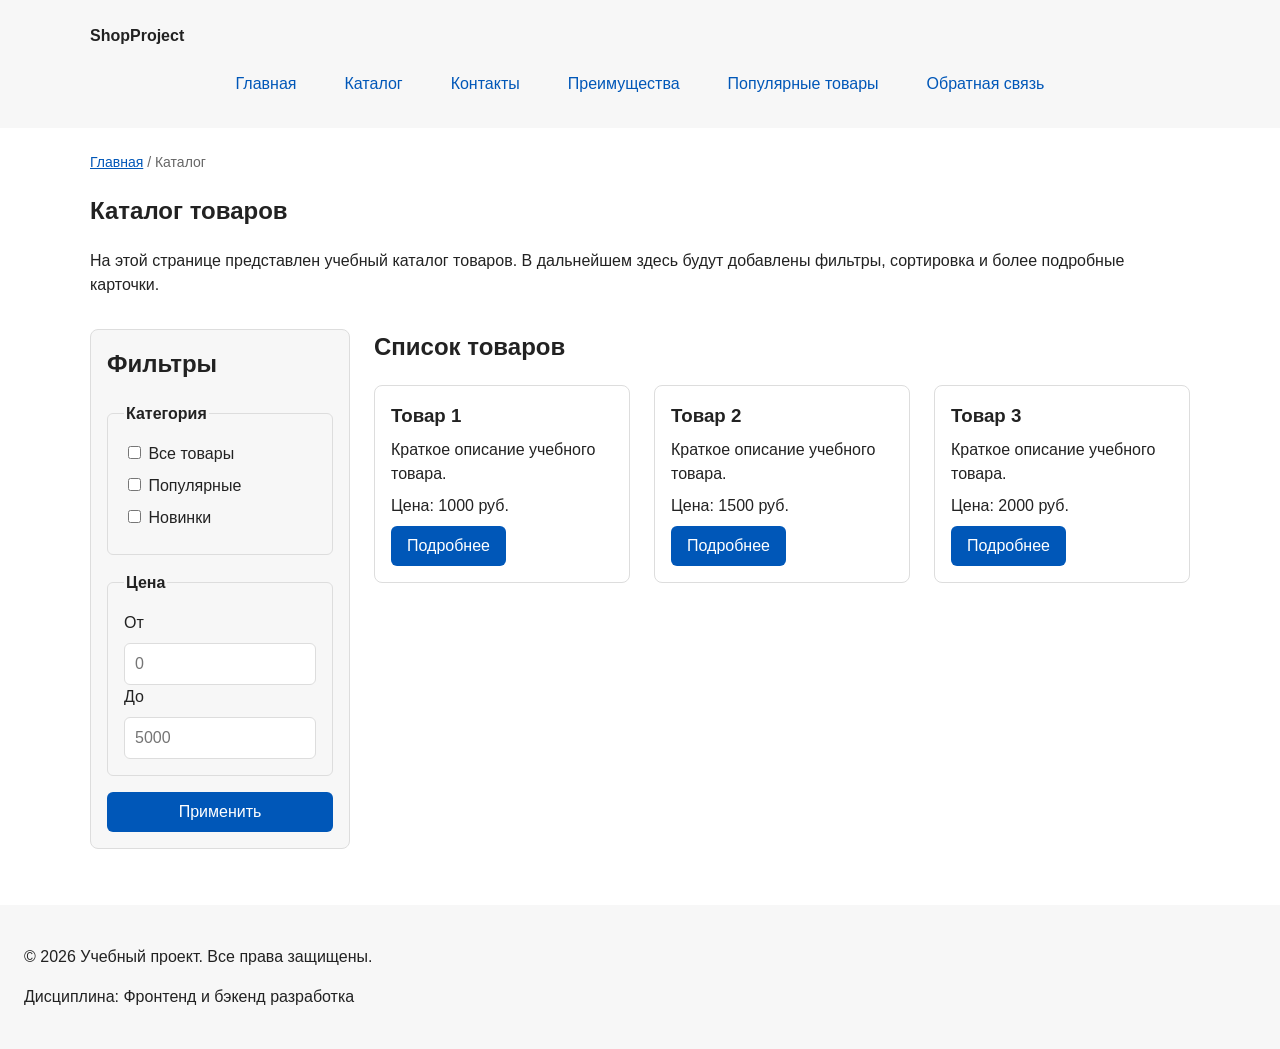
==== catalog.html @ e39dedde "feat: add flex navigation and grid catalog layout" ====
<!DOCTYPE html>
<html lang="ru">
<head>
    <meta charset="UTF-8">
    <meta name="viewport" content="width=device-width, initial-scale=1.0">
    <meta name="description" content="Каталог товаров учебного интернет-магазина.">
    <title>Каталог товаров — Учебный интернет-магазин</title>
    <link rel="stylesheet" href="css/style.css">
</head>
<body>
<header>
    <div class="site-header">
        <a class="site-logo" href="index.html">ShopProject</a>

        <nav class="site-nav" aria-label="Основная навигация">
            <ul class="site-nav__list">
                <li><a href="index.html">Главная</a></li>
                <li><a href="catalog.html">Каталог</a></li>
                <li><a href="contacts.html">Контакты</a></li>
                <li><a href="index.html#advantages">Преимущества</a></li>
                <li><a href="index.html#popular">Популярные товары</a></li>
                <li><a href="index.html#contacts">Обратная связь</a></li>
            </ul>
        </nav>
    </div>
</header>

<main>
    <nav class="breadcrumbs" aria-label="Хлебные крошки">
        <a href="index.html">Главная</a>
        <span>Каталог</span>
    </nav>

    <section class="section">
        <h1>Каталог товаров</h1>
        <p>
            На этой странице представлен учебный каталог товаров.
            В дальнейшем здесь будут добавлены фильтры, сортировка и более
            подробные карточки.
        </p>
    </section>

    <section class="catalog-layout">
        <aside class="catalog-filters">
            <h2>Фильтры</h2>

            <form class="filters-form" action="#" method="get">
                <fieldset>
                    <legend>Категория</legend>

                    <label>
                        <input type="checkbox" name="category" value="all">
                        Все товары
                    </label>

                    <label>
                        <input type="checkbox" name="category" value="popular">
                        Популярные
                    </label>

                    <label>
                        <input type="checkbox" name="category" value="new">
                        Новинки
                    </label>
                </fieldset>

                <fieldset>
                    <legend>Цена</legend>

                    <label for="price-from">От</label>
                    <input id="price-from" name="price-from" type="number" min="0" placeholder="0">

                    <label for="price-to">До</label>
                    <input id="price-to" name="price-to" type="number" min="0" placeholder="5000">
                </fieldset>

                <button class="button" type="submit">Применить</button>
            </form>
        </aside>

        <section class="catalog-products">
            <h2>Список товаров</h2>

            <div class="products-grid">
                <article class="product-card">
                    <h3>Товар 1</h3>
                    <p>Краткое описание учебного товара.</p>
                    <p>Цена: 1000 руб.</p>
                    <a class="button" href="index.html#popular">Подробнее</a>
                </article>

                <article class="product-card">
                    <h3>Товар 2</h3>
                    <p>Краткое описание учебного товара.</p>
                    <p>Цена: 1500 руб.</p>
                    <a class="button" href="index.html#popular">Подробнее</a>
                </article>

                <article class="product-card">
                    <h3>Товар 3</h3>
                    <p>Краткое описание учебного товара.</p>
                    <p>Цена: 2000 руб.</p>
                    <a class="button" href="index.html#popular">Подробнее</a>
                </article>
            </div>
        </section>
    </section>
</main>

<footer>
    <p>&copy; 2026 Учебный проект. Все права защищены.</p>
    <p>Дисциплина: Фронтенд и бэкенд разработка</p>
</footer>
</body>
</html>
---- css/style.css ----
/* ===============================
   1. Переменные проекта
   =============================== */

:root {
    /* Основные цвета проекта */
    --color-bg: #ffffff;
    --color-text: #222222;
    --color-muted: #666666;
    --color-primary: #0057b8;
    --color-primary-dark: #003f86;
    --color-border: #dddddd;
    --color-surface: #f7f7f7;
    --color-surface-accent: #eef5ff;
    --color-danger: #b00020;
    --color-success: #168a2f;
    --color-success-bg: #eefaf0;
    --color-white: #ffffff;

    /* Отступы */
    --space-xs: 4px;
    --space-sm: 8px;
    --space-md: 16px;
    --space-lg: 24px;
    --space-xl: 32px;

    /* Скругления */
    --radius-sm: 6px;
    --radius-md: 8px;
    --radius-lg: 12px;

    /* Размеры */
    --container-width: 1100px;
}

/* ===============================
   2. Базовые стили
   =============================== */

/*
  Плавная прокрутка при переходе по якорным ссылкам.
*/
html {
    scroll-behavior: smooth;
}

/*
  border-box: width включает content, padding и border.
*/
* {
    box-sizing: border-box;
}

/*
  Убираем стандартный внешний отступ браузера у body
  и берём цвета страницы из переменных.
*/
body {
    margin: 0;
    font-family: Arial, sans-serif;
    line-height: 1.5;
    color: var(--color-text);
    background-color: var(--color-bg);
}

/*
  Единый внутренний отступ для основных областей страницы.
*/
header,
main,
footer {
    padding: var(--space-lg);
}

/*
  Шапка и подвал используют нейтральный фон.
*/
header {
    background-color: var(--color-surface);
}

footer {
    background-color: var(--color-surface);
}

/* ===============================
   3. Общие элементы интерфейса
   =============================== */

/*
  Базовый цвет ссылок и его изменение при наведении.
*/
a {
    color: var(--color-primary);
}

a:hover {
    color: var(--color-primary-dark);
}

/*
  Видимый фокус при навигации клавишей Tab.
*/
a:focus-visible {
    outline: 2px solid var(--color-primary);
    outline-offset: 3px;
}

/*
  Подсветка элемента, к которому выполнен переход по якорю.
*/
:target {
    outline: 2px dashed var(--color-primary);
    outline-offset: 4px;
}

/*
  Ссылка или кнопка, оформленная как кнопка.
*/
.button {
    display: inline-block;
    padding: var(--space-sm) var(--space-md);
    color: var(--color-white);
    background-color: var(--color-primary);
    text-decoration: none;
    border: none;
    border-radius: var(--radius-sm);
    font: inherit;
    cursor: pointer;
}

/*
  color здесь нужен, потому что общее правило a:hover
  иначе перекрасило бы текст кнопки-ссылки.
*/
.button:hover {
    color: var(--color-white);
    background-color: var(--color-primary-dark);
}

.button:focus-visible {
    outline: 2px solid var(--color-primary);
    outline-offset: 3px;
}

/*
  Отключённая кнопка выглядит приглушённой и не реагирует на наведение.
*/
.button:disabled {
    opacity: 0.6;
    cursor: not-allowed;
}

.button:disabled:hover {
    background-color: var(--color-primary);
}

/* ===============================
   4. Компоненты страницы
   =============================== */

/*
  Ограничиваем ширину содержимого шапки.
*/
.site-header {
    max-width: var(--container-width);
    margin: 0 auto;
}

/*
  Текстовый логотип.
*/
.site-logo {
    font-weight: bold;
    text-decoration: none;
    color: var(--color-text);
}

.site-logo:hover {
    color: var(--color-primary);
}

/*
  Горизонтальное меню на Flexbox.
  flex-wrap переносит пункты, если они не помещаются в строку.
*/
.site-nav__list {
    display: flex;
    flex-wrap: wrap;
    justify-content: center;
    align-items: center;
    gap: var(--space-md);
    padding: 0;
    margin: var(--space-md) 0 0;
    list-style: none;
}

/*
  inline-block позволяет задать ссылке внутренние отступы
  и увеличить кликабельную область.
*/
.site-nav__list a {
    display: inline-block;
    padding: var(--space-sm) var(--space-md);
    color: var(--color-primary);
    text-decoration: none;
    border-radius: var(--radius-sm);
}

.site-nav__list a:hover {
    color: var(--color-white);
    background-color: var(--color-primary);
}

/*
  Хлебные крошки на внутренних страницах.
  Текущая страница — span, перед ней выводится разделитель.
*/
.breadcrumbs {
    max-width: var(--container-width);
    margin: 0 auto var(--space-md);
    font-size: 14px;
    color: var(--color-muted);
}

.breadcrumbs a {
    color: var(--color-primary);
}

.breadcrumbs span::before {
    content: " / ";
    color: var(--color-muted);
}

/*
  Hero-блок — первый крупный блок страницы.
*/
.hero {
    max-width: var(--container-width);
    margin: 0 auto var(--space-xl);
    padding: var(--space-xl) var(--space-lg);
    background-color: var(--color-surface-accent);
    border-radius: var(--radius-lg);
}

/*
  Общий класс для разделов страницы.
*/
.section {
    max-width: var(--container-width);
    margin: 0 auto var(--space-xl);
}

.section h2 {
    margin-top: 0;
}

/*
  Сетка карточек товаров: три равные колонки.
*/
.products-grid {
    display: grid;
    grid-template-columns: repeat(3, 1fr);
    gap: var(--space-lg);
}

/*
  Карточка товара — flex-колонка.
  При наведении подсвечивается рамка.
*/
.product-card {
    display: flex;
    flex-direction: column;
    gap: var(--space-sm);
    margin-bottom: 0;
    padding: var(--space-md);
    border: 1px solid var(--color-border);
    border-radius: var(--radius-md);
    background-color: var(--color-bg);
}

.product-card:hover {
    border-color: var(--color-primary);
}

/*
  Отступы между элементами карточки задаёт gap,
  поэтому стандартные margin у заголовка и абзацев убираем.
*/
.product-card h3,
.product-card p {
    margin: 0;
}

/*
  margin-top: auto прижимает кнопку к низу карточки,
  align-self не даёт ей растянуться на всю ширину.
*/
.product-card .button {
    margin-top: auto;
    align-self: flex-start;
}

/*
  Страница каталога: фильтры слева, товары справа.
*/
.catalog-layout {
    max-width: var(--container-width);
    margin: 0 auto var(--space-xl);
    display: grid;
    grid-template-columns: 260px 1fr;
    grid-template-areas: "filters products";
    gap: var(--space-lg);
}

.catalog-filters {
    grid-area: filters;
    padding: var(--space-md);
    border: 1px solid var(--color-border);
    border-radius: var(--radius-md);
    background-color: var(--color-surface);
}

.catalog-filters h2,
.catalog-products h2 {
    margin-top: 0;
}

.catalog-products {
    grid-area: products;
}

/*
  Форма фильтров: группы полей друг под другом с отступом gap.
*/
.filters-form {
    display: grid;
    gap: var(--space-md);
}

.filters-form fieldset {
    margin: 0;
    padding: var(--space-md);
    border: 1px solid var(--color-border);
    border-radius: var(--radius-sm);
}

.filters-form legend {
    font-weight: 700;
}

.filters-form label {
    display: block;
    margin-bottom: var(--space-sm);
}

.filters-form input[type="number"] {
    width: 100%;
    padding: 8px 10px;
    border: 1px solid var(--color-border);
    border-radius: var(--radius-sm);
    font: inherit;
}

/*
  Дополнительный информационный блок.
*/
.aside-info {
    max-width: var(--container-width);
    margin: 0 auto var(--space-xl);
    padding: var(--space-md);
    border-left: 4px solid var(--color-primary);
    background-color: var(--color-surface);
}

/* ===============================
   5. Форма и модальное окно
   =============================== */

/*
  Модальное окно.
*/
.order-dialog {
    width: min(100% - 32px, 560px);
    padding: var(--space-lg);
    border: none;
    border-radius: var(--radius-lg);
}

/*
  Затемнение фона за модальным окном.
*/
.order-dialog::backdrop {
    background-color: rgba(0, 0, 0, 0.5);
}

.form-field {
    margin-bottom: var(--space-md);
}

.form-field label {
    display: block;
    margin-bottom: var(--space-xs);
}

/*
  Основные поля формы.
*/
.form-field input,
.form-field select,
.form-field textarea {
    width: 100%;
    padding: 10px 12px;
    border: 1px solid var(--color-border);
    border-radius: var(--radius-sm);
    font: inherit;
}

.form-field input[type="checkbox"] {
    width: auto;
}

/*
  Подсказка под полем.
*/
.form-field small {
    display: block;
    margin-top: var(--space-xs);
    color: var(--color-muted);
}

/*
  Состояния полей формы.
*/
.form-field input:hover,
.form-field select:hover,
.form-field textarea:hover {
    border-color: var(--color-primary);
}

.form-field input:focus-visible,
.form-field select:focus-visible,
.form-field textarea:focus-visible,
.form-actions button:focus-visible {
    outline: 2px solid var(--color-primary);
    outline-offset: 3px;
}

/*
  Подсветка ошибочных полей.
  Атрибут aria-invalid добавляется в js/main.js.
*/
[aria-invalid="true"] {
    border-color: var(--color-danger);
}

/*
  Кнопки формы.
*/
.form-actions {
    display: flex;
    gap: var(--space-sm);
    margin-top: var(--space-lg);
}

/*
  Сообщение об успешной отправке.
*/
.success-message {
    max-width: var(--container-width);
    margin: var(--space-lg) auto;
    padding: var(--space-md);
    border-left: 4px solid var(--color-success);
    background-color: var(--color-success-bg);
}
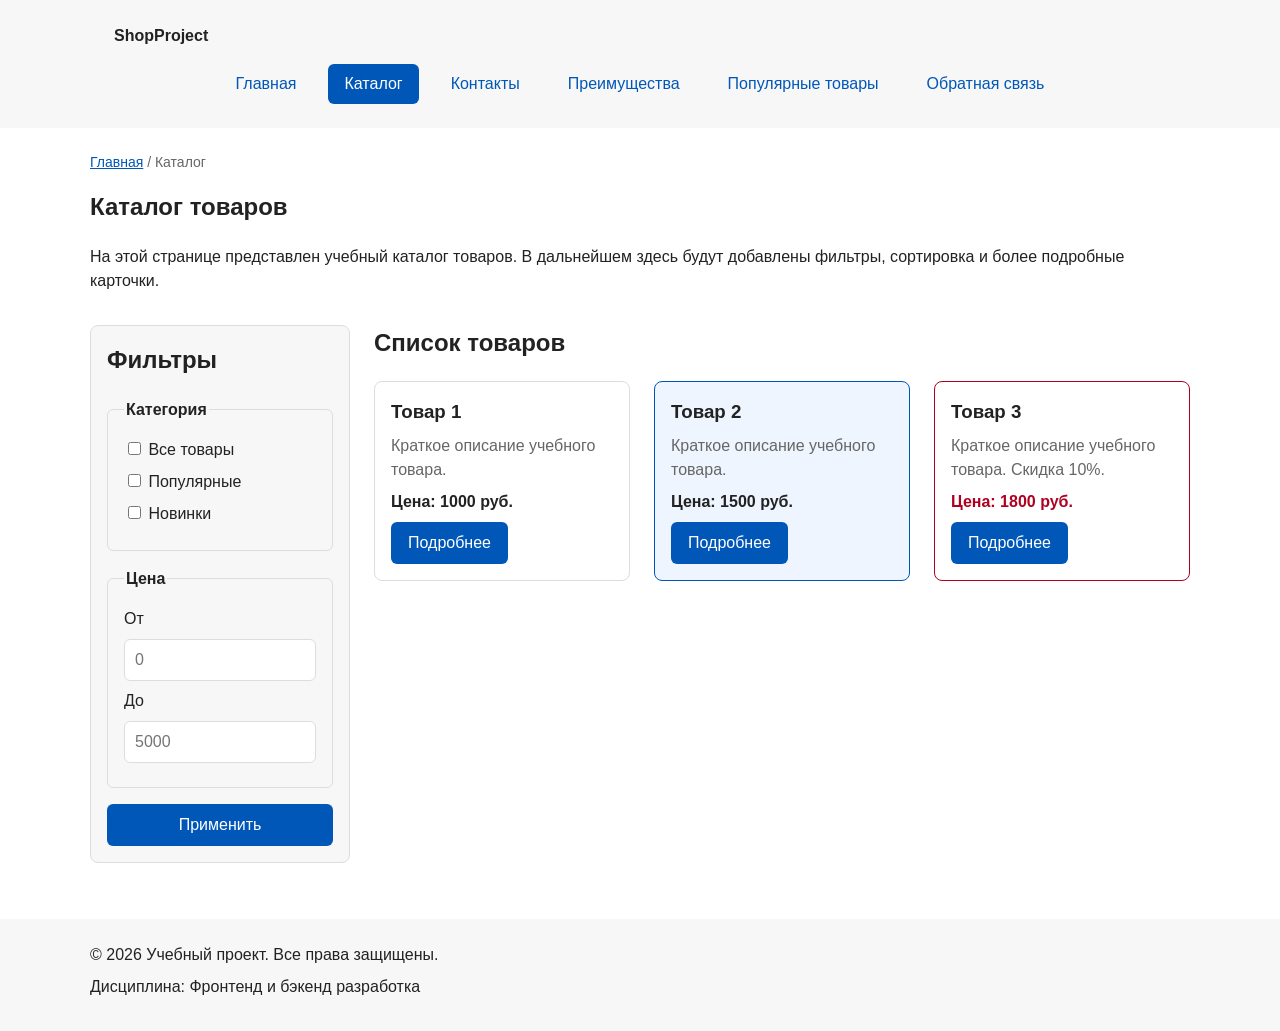
==== commit 80e2426c: "refactor: apply BEM naming to CSS classes" ====
--- a/catalog.html
+++ b/catalog.html
@@ -8,32 +8,44 @@
     <link rel="stylesheet" href="css/style.css">
 </head>
 <body>
-<header>
-    <div class="site-header">
-        <a class="site-logo" href="index.html">ShopProject</a>
+<header class="site-header">
+    <div class="site-header__inner">
+        <a class="site-header__logo" href="index.html">ShopProject</a>
 
         <nav class="site-nav" aria-label="Основная навигация">
             <ul class="site-nav__list">
-                <li><a href="index.html">Главная</a></li>
-                <li><a href="catalog.html">Каталог</a></li>
-                <li><a href="contacts.html">Контакты</a></li>
-                <li><a href="index.html#advantages">Преимущества</a></li>
-                <li><a href="index.html#popular">Популярные товары</a></li>
-                <li><a href="index.html#contacts">Обратная связь</a></li>
+                <li class="site-nav__item">
+                    <a class="site-nav__link" href="index.html">Главная</a>
+                </li>
+                <li class="site-nav__item">
+                    <a class="site-nav__link site-nav__link--active" href="catalog.html" aria-current="page">Каталог</a>
+                </li>
+                <li class="site-nav__item">
+                    <a class="site-nav__link" href="contacts.html">Контакты</a>
+                </li>
+                <li class="site-nav__item">
+                    <a class="site-nav__link" href="index.html#advantages">Преимущества</a>
+                </li>
+                <li class="site-nav__item">
+                    <a class="site-nav__link" href="index.html#popular">Популярные товары</a>
+                </li>
+                <li class="site-nav__item">
+                    <a class="site-nav__link" href="index.html#contacts">Обратная связь</a>
+                </li>
             </ul>
         </nav>
     </div>
 </header>
 
-<main>
+<main class="site-main">
     <nav class="breadcrumbs" aria-label="Хлебные крошки">
-        <a href="index.html">Главная</a>
-        <span>Каталог</span>
+        <a class="breadcrumbs__link" href="index.html">Главная</a>
+        <span class="breadcrumbs__current">Каталог</span>
     </nav>
 
     <section class="section">
-        <h1>Каталог товаров</h1>
-        <p>
+        <h1 class="section__title">Каталог товаров</h1>
+        <p class="section__text">
             На этой странице представлен учебный каталог товаров.
             В дальнейшем здесь будут добавлены фильтры, сортировка и более
             подробные карточки.
@@ -42,74 +54,74 @@
 
     <section class="catalog-layout">
         <aside class="catalog-filters">
-            <h2>Фильтры</h2>
+            <h2 class="catalog-filters__title">Фильтры</h2>
 
             <form class="filters-form" action="#" method="get">
-                <fieldset>
-                    <legend>Категория</legend>
+                <fieldset class="filters-form__group">
+                    <legend class="filters-form__legend">Категория</legend>
 
-                    <label>
+                    <label class="filters-form__option">
                         <input type="checkbox" name="category" value="all">
                         Все товары
                     </label>
 
-                    <label>
+                    <label class="filters-form__option">
                         <input type="checkbox" name="category" value="popular">
                         Популярные
                     </label>
 
-                    <label>
+                    <label class="filters-form__option">
                         <input type="checkbox" name="category" value="new">
                         Новинки
                     </label>
                 </fieldset>
 
-                <fieldset>
-                    <legend>Цена</legend>
+                <fieldset class="filters-form__group">
+                    <legend class="filters-form__legend">Цена</legend>
 
-                    <label for="price-from">От</label>
-                    <input id="price-from" name="price-from" type="number" min="0" placeholder="0">
+                    <label class="filters-form__label" for="price-from">От</label>
+                    <input class="filters-form__input" id="price-from" name="price-from" type="number" min="0" placeholder="0">
 
-                    <label for="price-to">До</label>
-                    <input id="price-to" name="price-to" type="number" min="0" placeholder="5000">
+                    <label class="filters-form__label" for="price-to">До</label>
+                    <input class="filters-form__input" id="price-to" name="price-to" type="number" min="0" placeholder="5000">
                 </fieldset>
 
-                <button class="button" type="submit">Применить</button>
+                <button class="button button--primary" type="submit">Применить</button>
             </form>
         </aside>
 
         <section class="catalog-products">
-            <h2>Список товаров</h2>
+            <h2 class="catalog-products__title">Список товаров</h2>
 
             <div class="products-grid">
                 <article class="product-card">
-                    <h3>Товар 1</h3>
-                    <p>Краткое описание учебного товара.</p>
-                    <p>Цена: 1000 руб.</p>
-                    <a class="button" href="index.html#popular">Подробнее</a>
+                    <h3 class="product-card__title">Товар 1</h3>
+                    <p class="product-card__description">Краткое описание учебного товара.</p>
+                    <p class="product-card__price">Цена: 1000 руб.</p>
+                    <a class="button button--primary product-card__button" href="index.html#popular">Подробнее</a>
                 </article>
 
-                <article class="product-card">
-                    <h3>Товар 2</h3>
-                    <p>Краткое описание учебного товара.</p>
-                    <p>Цена: 1500 руб.</p>
-                    <a class="button" href="index.html#popular">Подробнее</a>
+                <article class="product-card product-card--featured">
+                    <h3 class="product-card__title">Товар 2</h3>
+                    <p class="product-card__description">Краткое описание учебного товара.</p>
+                    <p class="product-card__price">Цена: 1500 руб.</p>
+                    <a class="button button--primary product-card__button" href="index.html#popular">Подробнее</a>
                 </article>
 
-                <article class="product-card">
-                    <h3>Товар 3</h3>
-                    <p>Краткое описание учебного товара.</p>
-                    <p>Цена: 2000 руб.</p>
-                    <a class="button" href="index.html#popular">Подробнее</a>
+                <article class="product-card product-card--discount">
+                    <h3 class="product-card__title">Товар 3</h3>
+                    <p class="product-card__description">Краткое описание учебного товара. Скидка 10%.</p>
+                    <p class="product-card__price">Цена: 1800 руб.</p>
+                    <a class="button button--primary product-card__button" href="index.html#popular">Подробнее</a>
                 </article>
             </div>
         </section>
     </section>
 </main>
 
-<footer>
-    <p>&copy; 2026 Учебный проект. Все права защищены.</p>
-    <p>Дисциплина: Фронтенд и бэкенд разработка</p>
+<footer class="site-footer">
+    <p class="site-footer__text">&copy; 2026 Учебный проект. Все права защищены.</p>
+    <p class="site-footer__text">Дисциплина: Фронтенд и бэкенд разработка</p>
 </footer>
 </body>
 </html>
--- a/css/style.css
+++ b/css/style.css
@@ -63,26 +63,6 @@
     background-color: var(--color-bg);
 }
 
-/*
-  Единый внутренний отступ для основных областей страницы.
-*/
-header,
-main,
-footer {
-    padding: var(--space-lg);
-}
-
-/*
-  Шапка и подвал используют нейтральный фон.
-*/
-header {
-    background-color: var(--color-surface);
-}
-
-footer {
-    background-color: var(--color-surface);
-}
-
 /* ===============================
    3. Общие элементы интерфейса
    =============================== */
@@ -115,27 +95,17 @@
 }
 
 /*
-  Ссылка или кнопка, оформленная как кнопка.
+  Блок button: базовая кнопка без цвета.
+  Внешний вид задают модификаторы button--primary и button--secondary.
 */
 .button {
     display: inline-block;
     padding: var(--space-sm) var(--space-md);
-    color: var(--color-white);
-    background-color: var(--color-primary);
-    text-decoration: none;
-    border: none;
+    border: 1px solid transparent;
     border-radius: var(--radius-sm);
     font: inherit;
+    text-decoration: none;
     cursor: pointer;
-}
-
-/*
-  color здесь нужен, потому что общее правило a:hover
-  иначе перекрасило бы текст кнопки-ссылки.
-*/
-.button:hover {
-    color: var(--color-white);
-    background-color: var(--color-primary-dark);
 }
 
 .button:focus-visible {
@@ -144,15 +114,41 @@
 }
 
 /*
-  Отключённая кнопка выглядит приглушённой и не реагирует на наведение.
-*/
-.button:disabled {
+  Основная кнопка. color в :hover нужен, потому что общее правило a:hover
+  иначе перекрасило бы текст кнопки-ссылки.
+*/
+.button--primary {
+    color: var(--color-white);
+    background-color: var(--color-primary);
+}
+
+.button--primary:hover {
+    color: var(--color-white);
+    background-color: var(--color-primary-dark);
+}
+
+/*
+  Второстепенная кнопка: контурная.
+*/
+.button--secondary {
+    color: var(--color-primary);
+    background-color: transparent;
+    border-color: var(--color-primary);
+}
+
+.button--secondary:hover {
+    color: var(--color-white);
+    background-color: var(--color-primary);
+}
+
+/*
+  Отключённая кнопка: приглушённая и без реакции на наведение.
+*/
+.button:disabled,
+.button--disabled {
     opacity: 0.6;
     cursor: not-allowed;
-}
-
-.button:disabled:hover {
-    background-color: var(--color-primary);
+    pointer-events: none;
 }
 
 /* ===============================
@@ -160,28 +156,30 @@
    =============================== */
 
 /*
-  Ограничиваем ширину содержимого шапки.
+  Блок site-header: шапка сайта.
 */
 .site-header {
+    background-color: var(--color-surface);
+}
+
+.site-header__inner {
     max-width: var(--container-width);
     margin: 0 auto;
-}
-
-/*
-  Текстовый логотип.
-*/
-.site-logo {
-    font-weight: bold;
+    padding: var(--space-lg);
+}
+
+.site-header__logo {
+    font-weight: 700;
+    color: var(--color-text);
     text-decoration: none;
-    color: var(--color-text);
-}
-
-.site-logo:hover {
+}
+
+.site-header__logo:hover {
     color: var(--color-primary);
 }
 
 /*
-  Горизонтальное меню на Flexbox.
+  Блок site-nav: горизонтальное меню на Flexbox.
   flex-wrap переносит пункты, если они не помещаются в строку.
 */
 .site-nav__list {
@@ -199,7 +197,7 @@
   inline-block позволяет задать ссылке внутренние отступы
   и увеличить кликабельную область.
 */
-.site-nav__list a {
+.site-nav__link {
     display: inline-block;
     padding: var(--space-sm) var(--space-md);
     color: var(--color-primary);
@@ -207,14 +205,34 @@
     border-radius: var(--radius-sm);
 }
 
-.site-nav__list a:hover {
+.site-nav__link:hover {
     color: var(--color-white);
     background-color: var(--color-primary);
 }
 
-/*
-  Хлебные крошки на внутренних страницах.
-  Текущая страница — span, перед ней выводится разделитель.
+.site-nav__link:focus-visible {
+    outline: 2px solid var(--color-primary);
+    outline-offset: 3px;
+}
+
+/*
+  Модификатор: пункт меню текущей страницы.
+*/
+.site-nav__link--active {
+    color: var(--color-white);
+    background-color: var(--color-primary);
+}
+
+/*
+  Блок site-main: основная область страницы.
+*/
+.site-main {
+    padding: var(--space-lg);
+}
+
+/*
+  Блок breadcrumbs: хлебные крошки на внутренних страницах.
+  Перед текущей страницей выводится разделитель.
 */
 .breadcrumbs {
     max-width: var(--container-width);
@@ -223,17 +241,17 @@
     color: var(--color-muted);
 }
 
-.breadcrumbs a {
+.breadcrumbs__link {
     color: var(--color-primary);
 }
 
-.breadcrumbs span::before {
+.breadcrumbs__current::before {
     content: " / ";
     color: var(--color-muted);
 }
 
 /*
-  Hero-блок — первый крупный блок страницы.
+  Блок hero: первый крупный блок главной страницы.
 */
 .hero {
     max-width: var(--container-width);
@@ -243,20 +261,25 @@
     border-radius: var(--radius-lg);
 }
 
-/*
-  Общий класс для разделов страницы.
+.hero__title {
+    margin-top: 0;
+}
+
+/*
+  Блок section: универсальный раздел страницы.
 */
 .section {
     max-width: var(--container-width);
     margin: 0 auto var(--space-xl);
 }
 
-.section h2 {
+.section__title {
     margin-top: 0;
 }
 
 /*
-  Сетка карточек товаров: три равные колонки.
+  Блок products-grid: сетка карточек, три равные колонки.
+  Отвечает только за расположение, вид карточки задаёт product-card.
 */
 .products-grid {
     display: grid;
@@ -265,14 +288,12 @@
 }
 
 /*
-  Карточка товара — flex-колонка.
-  При наведении подсвечивается рамка.
+  Блок product-card: карточка товара, flex-колонка.
 */
 .product-card {
     display: flex;
     flex-direction: column;
     gap: var(--space-sm);
-    margin-bottom: 0;
     padding: var(--space-md);
     border: 1px solid var(--color-border);
     border-radius: var(--radius-md);
@@ -284,25 +305,62 @@
 }
 
 /*
-  Отступы между элементами карточки задаёт gap,
-  поэтому стандартные margin у заголовка и абзацев убираем.
-*/
-.product-card h3,
-.product-card p {
+  Модификаторы карточки: выделенный товар и товар со скидкой.
+*/
+.product-card--featured {
+    border-color: var(--color-primary);
+    background-color: var(--color-surface-accent);
+}
+
+.product-card--discount {
+    border-color: var(--color-danger);
+}
+
+.product-card__title {
     margin: 0;
+    color: var(--color-text);
+}
+
+.product-card__description {
+    margin: 0;
+    color: var(--color-muted);
+}
+
+.product-card__price {
+    margin: 0;
+    font-weight: 700;
+}
+
+.product-card--discount .product-card__price {
+    color: var(--color-danger);
 }
 
 /*
   margin-top: auto прижимает кнопку к низу карточки,
   align-self не даёт ей растянуться на всю ширину.
 */
-.product-card .button {
+.product-card__button {
     margin-top: auto;
     align-self: flex-start;
 }
 
 /*
-  Страница каталога: фильтры слева, товары справа.
+  Блок aside-info: дополнительный информационный блок.
+*/
+.aside-info {
+    max-width: var(--container-width);
+    margin: 0 auto var(--space-xl);
+    padding: var(--space-md);
+    border-left: 4px solid var(--color-primary);
+    background-color: var(--color-surface);
+}
+
+.aside-info__title {
+    margin-top: 0;
+}
+
+/*
+  Блок catalog-layout: фильтры слева, товары справа.
 */
 .catalog-layout {
     max-width: var(--container-width);
@@ -313,6 +371,9 @@
     gap: var(--space-lg);
 }
 
+/*
+  Блок catalog-filters: боковая панель фильтров.
+*/
 .catalog-filters {
     grid-area: filters;
     padding: var(--space-md);
@@ -321,41 +382,49 @@
     background-color: var(--color-surface);
 }
 
-.catalog-filters h2,
-.catalog-products h2 {
+.catalog-filters__title {
     margin-top: 0;
 }
 
+/*
+  Блок catalog-products: область со списком товаров.
+*/
 .catalog-products {
     grid-area: products;
 }
 
-/*
-  Форма фильтров: группы полей друг под другом с отступом gap.
+.catalog-products__title {
+    margin-top: 0;
+}
+
+/*
+  Блок filters-form: группы полей друг под другом с отступом gap.
 */
 .filters-form {
     display: grid;
     gap: var(--space-md);
 }
 
-.filters-form fieldset {
+.filters-form__group {
     margin: 0;
     padding: var(--space-md);
     border: 1px solid var(--color-border);
     border-radius: var(--radius-sm);
 }
 
-.filters-form legend {
+.filters-form__legend {
     font-weight: 700;
 }
 
-.filters-form label {
+.filters-form__option,
+.filters-form__label {
     display: block;
     margin-bottom: var(--space-sm);
 }
 
-.filters-form input[type="number"] {
+.filters-form__input {
     width: 100%;
+    margin-bottom: var(--space-sm);
     padding: 8px 10px;
     border: 1px solid var(--color-border);
     border-radius: var(--radius-sm);
@@ -363,14 +432,16 @@
 }
 
 /*
-  Дополнительный информационный блок.
-*/
-.aside-info {
-    max-width: var(--container-width);
-    margin: 0 auto var(--space-xl);
-    padding: var(--space-md);
-    border-left: 4px solid var(--color-primary);
+  Блок site-footer: подвал сайта.
+*/
+.site-footer {
+    padding: var(--space-lg);
     background-color: var(--color-surface);
+}
+
+.site-footer__text {
+    max-width: var(--container-width);
+    margin: 0 auto var(--space-sm);
 }
 
 /* ===============================
@@ -378,7 +449,8 @@
    =============================== */
 
 /*
-  Модальное окно.
+  Блок order-dialog: модальное окно.
+  Форма внутри — отдельный блок order-form.
 */
 .order-dialog {
     width: min(100% - 32px, 560px);
@@ -394,21 +466,25 @@
     background-color: rgba(0, 0, 0, 0.5);
 }
 
-.form-field {
+.order-dialog__title {
+    margin-top: 0;
+}
+
+/*
+  Блок order-form: форма заявки.
+*/
+.order-form__field {
     margin-bottom: var(--space-md);
 }
 
-.form-field label {
+.order-form__label {
     display: block;
     margin-bottom: var(--space-xs);
 }
 
-/*
-  Основные поля формы.
-*/
-.form-field input,
-.form-field select,
-.form-field textarea {
+.order-form__input,
+.order-form__select,
+.order-form__textarea {
     width: 100%;
     padding: 10px 12px;
     border: 1px solid var(--color-border);
@@ -416,55 +492,54 @@
     font: inherit;
 }
 
-.form-field input[type="checkbox"] {
-    width: auto;
+.order-form__input:hover,
+.order-form__select:hover,
+.order-form__textarea:hover {
+    border-color: var(--color-primary);
+}
+
+.order-form__input:focus-visible,
+.order-form__select:focus-visible,
+.order-form__textarea:focus-visible,
+.order-form__checkbox:focus-visible {
+    outline: 2px solid var(--color-primary);
+    outline-offset: 3px;
 }
 
 /*
   Подсказка под полем.
 */
-.form-field small {
+.order-form__hint {
     display: block;
     margin-top: var(--space-xs);
     color: var(--color-muted);
 }
 
 /*
-  Состояния полей формы.
-*/
-.form-field input:hover,
-.form-field select:hover,
-.form-field textarea:hover {
-    border-color: var(--color-primary);
-}
-
-.form-field input:focus-visible,
-.form-field select:focus-visible,
-.form-field textarea:focus-visible,
-.form-actions button:focus-visible {
-    outline: 2px solid var(--color-primary);
-    outline-offset: 3px;
-}
-
-/*
   Подсветка ошибочных полей.
   Атрибут aria-invalid добавляется в js/main.js.
 */
-[aria-invalid="true"] {
+.order-form__input[aria-invalid="true"],
+.order-form__select[aria-invalid="true"],
+.order-form__textarea[aria-invalid="true"] {
     border-color: var(--color-danger);
 }
 
 /*
-  Кнопки формы.
-*/
-.form-actions {
+  У чекбокса нет рамки, поэтому ошибку показываем обводкой.
+*/
+.order-form__checkbox[aria-invalid="true"] {
+    outline: 2px solid var(--color-danger);
+}
+
+.order-form__actions {
     display: flex;
-    gap: var(--space-sm);
+    gap: var(--space-md);
     margin-top: var(--space-lg);
 }
 
 /*
-  Сообщение об успешной отправке.
+  Блок success-message: сообщение об успешной отправке.
 */
 .success-message {
     max-width: var(--container-width);
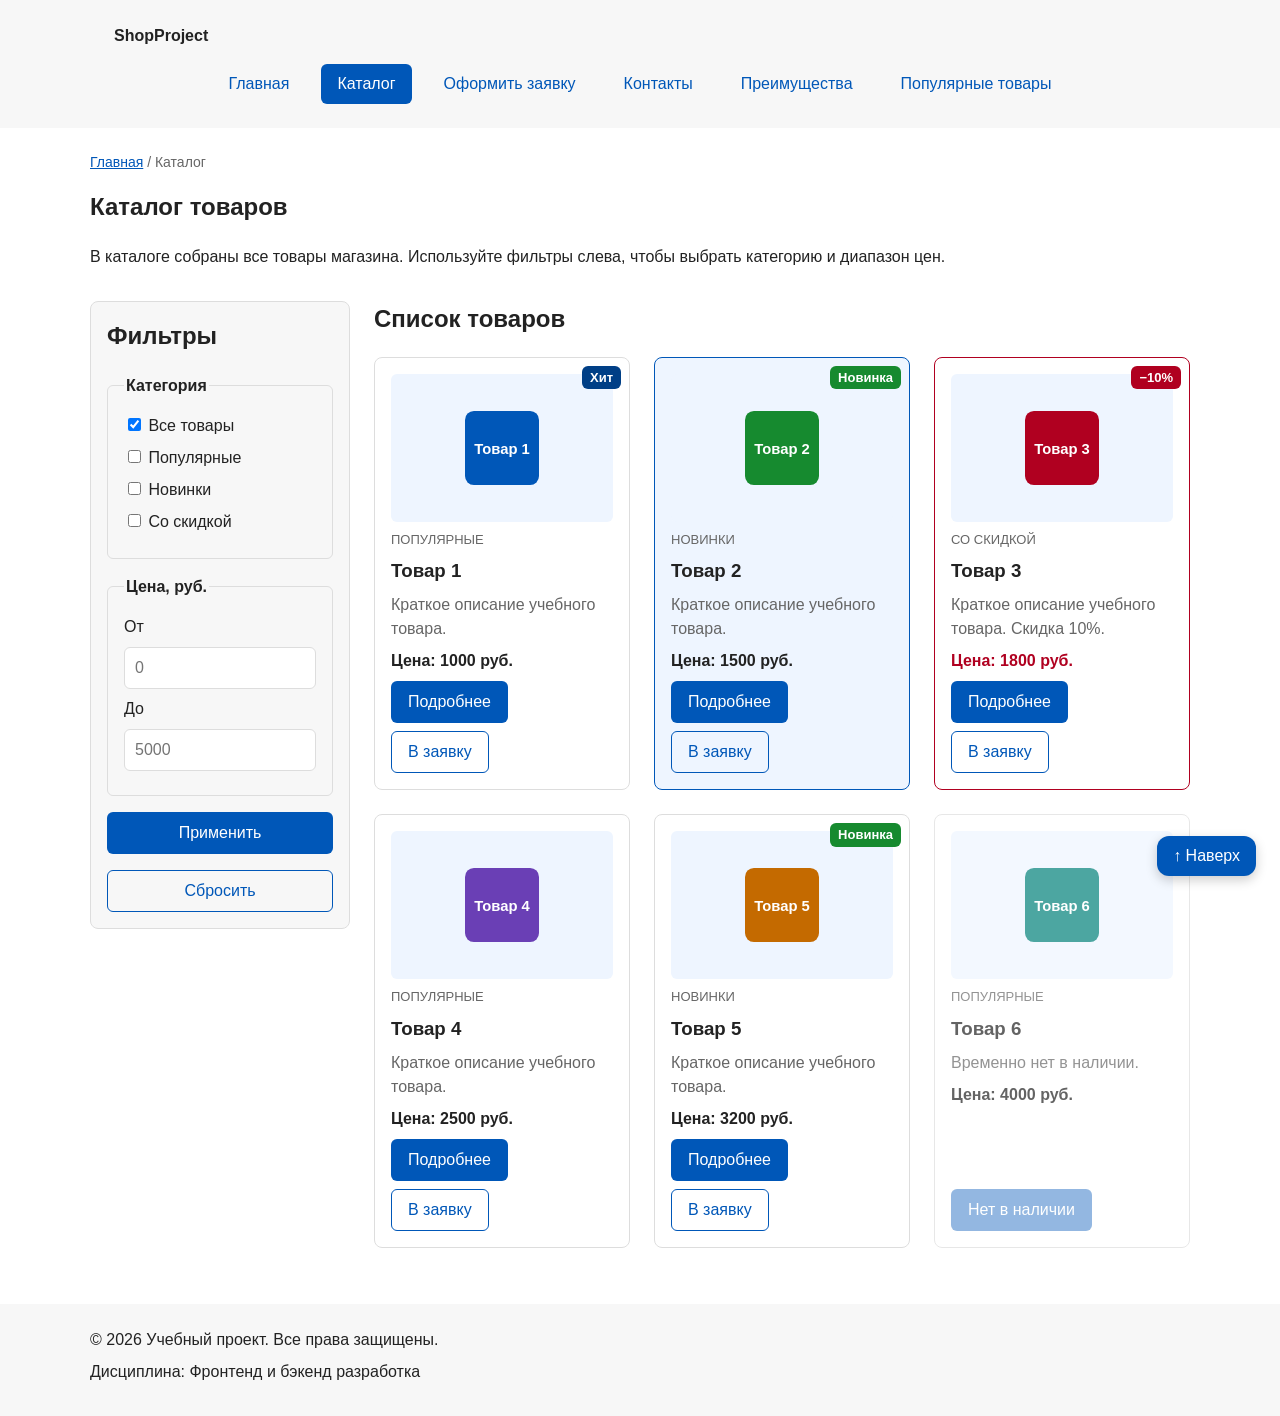
==== commit 8a999e18: "fix: prepare HTML CSS project for submission" ====
--- a/catalog.html
+++ b/catalog.html
@@ -3,7 +3,7 @@
 <head>
     <meta charset="UTF-8">
     <meta name="viewport" content="width=device-width, initial-scale=1.0">
-    <meta name="description" content="Каталог товаров учебного интернет-магазина.">
+    <meta name="description" content="Каталог товаров учебного интернет-магазина с фильтрами по категориям и цене.">
     <title>Каталог товаров — Учебный интернет-магазин</title>
     <link rel="stylesheet" href="css/style.css">
 </head>
@@ -21,6 +21,9 @@
                     <a class="site-nav__link site-nav__link--active" href="catalog.html" aria-current="page">Каталог</a>
                 </li>
                 <li class="site-nav__item">
+                    <a class="site-nav__link" href="order.html">Оформить заявку</a>
+                </li>
+                <li class="site-nav__item">
                     <a class="site-nav__link" href="contacts.html">Контакты</a>
                 </li>
                 <li class="site-nav__item">
@@ -28,9 +31,6 @@
                 </li>
                 <li class="site-nav__item">
                     <a class="site-nav__link" href="index.html#popular">Популярные товары</a>
-                </li>
-                <li class="site-nav__item">
-                    <a class="site-nav__link" href="index.html#contacts">Обратная связь</a>
                 </li>
             </ul>
         </nav>
@@ -40,15 +40,14 @@
 <main class="site-main">
     <nav class="breadcrumbs" aria-label="Хлебные крошки">
         <a class="breadcrumbs__link" href="index.html">Главная</a>
-        <span class="breadcrumbs__current">Каталог</span>
+        <span class="breadcrumbs__current" aria-current="page">Каталог</span>
     </nav>
 
     <section class="section">
         <h1 class="section__title">Каталог товаров</h1>
         <p class="section__text">
-            На этой странице представлен учебный каталог товаров.
-            В дальнейшем здесь будут добавлены фильтры, сортировка и более
-            подробные карточки.
+            В каталоге собраны все товары магазина. Используйте фильтры слева,
+            чтобы выбрать категорию и диапазон цен.
         </p>
     </section>
 
@@ -61,7 +60,7 @@
                     <legend class="filters-form__legend">Категория</legend>
 
                     <label class="filters-form__option">
-                        <input type="checkbox" name="category" value="all">
+                        <input type="checkbox" name="category" value="all" checked>
                         Все товары
                     </label>
 
@@ -74,10 +73,15 @@
                         <input type="checkbox" name="category" value="new">
                         Новинки
                     </label>
+
+                    <label class="filters-form__option">
+                        <input type="checkbox" name="category" value="sale">
+                        Со скидкой
+                    </label>
                 </fieldset>
 
                 <fieldset class="filters-form__group">
-                    <legend class="filters-form__legend">Цена</legend>
+                    <legend class="filters-form__legend">Цена, руб.</legend>
 
                     <label class="filters-form__label" for="price-from">От</label>
                     <input class="filters-form__input" id="price-from" name="price-from" type="number" min="0" placeholder="0">
@@ -87,6 +91,7 @@
                 </fieldset>
 
                 <button class="button button--primary" type="submit">Применить</button>
+                <button class="button button--secondary" type="reset">Сбросить</button>
             </form>
         </aside>
 
@@ -95,24 +100,78 @@
 
             <div class="products-grid">
                 <article class="product-card">
+                    <span class="badge badge--hit product-card__badge">Хит</span>
+                    <img class="product-card__image" src="images/product-1.svg" alt="Товар 1" width="600" height="400">
+                    <p class="product-card__category">Популярные</p>
                     <h3 class="product-card__title">Товар 1</h3>
                     <p class="product-card__description">Краткое описание учебного товара.</p>
                     <p class="product-card__price">Цена: 1000 руб.</p>
-                    <a class="button button--primary product-card__button" href="index.html#popular">Подробнее</a>
+                    <div class="product-card__actions">
+                        <a class="button button--primary" href="product.html">Подробнее</a>
+                        <a class="button button--secondary" href="order.html">В заявку</a>
+                    </div>
                 </article>
 
                 <article class="product-card product-card--featured">
+                    <span class="badge badge--new product-card__badge">Новинка</span>
+                    <img class="product-card__image" src="images/product-2.svg" alt="Товар 2" width="600" height="400">
+                    <p class="product-card__category">Новинки</p>
                     <h3 class="product-card__title">Товар 2</h3>
                     <p class="product-card__description">Краткое описание учебного товара.</p>
                     <p class="product-card__price">Цена: 1500 руб.</p>
-                    <a class="button button--primary product-card__button" href="index.html#popular">Подробнее</a>
+                    <div class="product-card__actions">
+                        <a class="button button--primary" href="product.html">Подробнее</a>
+                        <a class="button button--secondary" href="order.html">В заявку</a>
+                    </div>
                 </article>
 
                 <article class="product-card product-card--discount">
+                    <span class="badge badge--sale product-card__badge">−10%</span>
+                    <img class="product-card__image" src="images/product-3.svg" alt="Товар 3" width="600" height="400">
+                    <p class="product-card__category">Со скидкой</p>
                     <h3 class="product-card__title">Товар 3</h3>
                     <p class="product-card__description">Краткое описание учебного товара. Скидка 10%.</p>
                     <p class="product-card__price">Цена: 1800 руб.</p>
-                    <a class="button button--primary product-card__button" href="index.html#popular">Подробнее</a>
+                    <div class="product-card__actions">
+                        <a class="button button--primary" href="product.html">Подробнее</a>
+                        <a class="button button--secondary" href="order.html">В заявку</a>
+                    </div>
+                </article>
+
+                <article class="product-card">
+                    <img class="product-card__image" src="images/product-4.svg" alt="Товар 4" width="600" height="400">
+                    <p class="product-card__category">Популярные</p>
+                    <h3 class="product-card__title">Товар 4</h3>
+                    <p class="product-card__description">Краткое описание учебного товара.</p>
+                    <p class="product-card__price">Цена: 2500 руб.</p>
+                    <div class="product-card__actions">
+                        <a class="button button--primary" href="product.html">Подробнее</a>
+                        <a class="button button--secondary" href="order.html">В заявку</a>
+                    </div>
+                </article>
+
+                <article class="product-card">
+                    <span class="badge badge--new product-card__badge">Новинка</span>
+                    <img class="product-card__image" src="images/product-5.svg" alt="Товар 5" width="600" height="400">
+                    <p class="product-card__category">Новинки</p>
+                    <h3 class="product-card__title">Товар 5</h3>
+                    <p class="product-card__description">Краткое описание учебного товара.</p>
+                    <p class="product-card__price">Цена: 3200 руб.</p>
+                    <div class="product-card__actions">
+                        <a class="button button--primary" href="product.html">Подробнее</a>
+                        <a class="button button--secondary" href="order.html">В заявку</a>
+                    </div>
+                </article>
+
+                <article class="product-card product-card--unavailable">
+                    <img class="product-card__image" src="images/product-6.svg" alt="Товар 6" width="600" height="400">
+                    <p class="product-card__category">Популярные</p>
+                    <h3 class="product-card__title">Товар 6</h3>
+                    <p class="product-card__description">Временно нет в наличии.</p>
+                    <p class="product-card__price">Цена: 4000 руб.</p>
+                    <div class="product-card__actions">
+                        <button class="button button--primary" type="button" disabled>Нет в наличии</button>
+                    </div>
                 </article>
             </div>
         </section>
@@ -123,5 +182,7 @@
     <p class="site-footer__text">&copy; 2026 Учебный проект. Все права защищены.</p>
     <p class="site-footer__text">Дисциплина: Фронтенд и бэкенд разработка</p>
 </footer>
+
+<a class="to-top" href="#" aria-label="Вернуться наверх страницы">↑ Наверх</a>
 </body>
 </html>
--- a/css/style.css
+++ b/css/style.css
@@ -148,7 +148,58 @@
 .button--disabled {
     opacity: 0.6;
     cursor: not-allowed;
-    pointer-events: none;
+}
+
+.button--primary:disabled:hover {
+    background-color: var(--color-primary);
+}
+
+/*
+  Блок badge: небольшая метка «Хит», «Новинка», «Скидка».
+  Цвет задают модификаторы.
+*/
+.badge {
+    display: inline-block;
+    padding: 2px var(--space-sm);
+    border-radius: var(--radius-sm);
+    font-size: 13px;
+    font-weight: 700;
+    color: var(--color-white);
+    background-color: var(--color-primary);
+}
+
+.badge--hit {
+    background-color: var(--color-primary-dark);
+}
+
+.badge--new {
+    background-color: var(--color-success);
+}
+
+.badge--sale {
+    background-color: var(--color-danger);
+}
+
+/*
+  Блок to-top: кнопка «Наверх», закреплена в углу окна.
+  z-index поднимает её над содержимым страницы.
+*/
+.to-top {
+    position: fixed;
+    right: var(--space-lg);
+    bottom: var(--space-lg);
+    z-index: 100;
+    padding: var(--space-sm) var(--space-md);
+    color: var(--color-white);
+    background-color: var(--color-primary);
+    border-radius: var(--radius-lg);
+    text-decoration: none;
+    box-shadow: 0 4px 12px rgba(0, 0, 0, 0.2);
+}
+
+.to-top:hover {
+    color: var(--color-white);
+    background-color: var(--color-primary-dark);
 }
 
 /* ===============================
@@ -250,6 +301,10 @@
     color: var(--color-muted);
 }
 
+.breadcrumbs__separator {
+    color: var(--color-muted);
+}
+
 /*
   Блок hero: первый крупный блок главной страницы.
 */
@@ -265,6 +320,41 @@
     margin-top: 0;
 }
 
+.hero__actions {
+    display: flex;
+    flex-wrap: wrap;
+    gap: var(--space-md);
+}
+
+/*
+  Блок advantages-list: преимущества в три колонки.
+*/
+.advantages-list {
+    display: grid;
+    grid-template-columns: repeat(3, 1fr);
+    gap: var(--space-lg);
+    padding: 0;
+    margin: 0;
+    list-style: none;
+}
+
+.advantages-list__item {
+    padding: var(--space-md);
+    border-top: 4px solid var(--color-primary);
+    background-color: var(--color-surface);
+    border-radius: var(--radius-md);
+}
+
+.advantages-list__title {
+    margin: 0 0 var(--space-sm);
+    font-size: 18px;
+}
+
+.advantages-list__text {
+    margin: 0;
+    color: var(--color-muted);
+}
+
 /*
   Блок section: универсальный раздел страницы.
 */
@@ -289,8 +379,10 @@
 
 /*
   Блок product-card: карточка товара, flex-колонка.
+  position: relative — точка отсчёта для бейджа product-card__badge.
 */
 .product-card {
+    position: relative;
     display: flex;
     flex-direction: column;
     gap: var(--space-sm);
@@ -336,12 +428,50 @@
 }
 
 /*
-  margin-top: auto прижимает кнопку к низу карточки,
-  align-self не даёт ей растянуться на всю ширину.
-*/
-.product-card__button {
+  Модификатор: товара нет в наличии.
+*/
+.product-card--unavailable {
+    opacity: 0.7;
+}
+
+.product-card--unavailable:hover {
+    border-color: var(--color-border);
+}
+
+/*
+  Бейдж в правом верхнем углу карточки.
+  z-index поднимает его над изображением.
+*/
+.product-card__badge {
+    position: absolute;
+    top: var(--space-sm);
+    right: var(--space-sm);
+    z-index: 1;
+}
+
+.product-card__image {
+    display: block;
+    width: 100%;
+    height: auto;
+    border-radius: var(--radius-sm);
+}
+
+.product-card__category {
+    margin: 0;
+    font-size: 13px;
+    color: var(--color-muted);
+    text-transform: uppercase;
+}
+
+/*
+  margin-top: auto прижимает кнопки к низу карточки,
+  поэтому они стоят на одной высоте во всех карточках ряда.
+*/
+.product-card__actions {
+    display: flex;
+    flex-wrap: wrap;
+    gap: var(--space-sm);
     margin-top: auto;
-    align-self: flex-start;
 }
 
 /*
@@ -373,8 +503,13 @@
 
 /*
   Блок catalog-filters: боковая панель фильтров.
+  sticky оставляет фильтры на экране при прокрутке списка товаров,
+  align-self: start не даёт панели растянуться на всю высоту сетки.
 */
 .catalog-filters {
+    position: sticky;
+    top: var(--space-md);
+    align-self: start;
     grid-area: filters;
     padding: var(--space-md);
     border: 1px solid var(--color-border);
@@ -432,6 +567,154 @@
 }
 
 /*
+  Блок product: страница товара — изображение слева, информация справа.
+*/
+.product {
+    max-width: var(--container-width);
+    margin: 0 auto var(--space-xl);
+    display: grid;
+    grid-template-columns: 1fr 1fr;
+    gap: var(--space-xl);
+    align-items: start;
+}
+
+.product__media {
+    position: relative;
+}
+
+.product__badge {
+    position: absolute;
+    top: var(--space-md);
+    left: var(--space-md);
+}
+
+.product__image {
+    display: block;
+    width: 100%;
+    height: auto;
+    border-radius: var(--radius-lg);
+}
+
+.product__info {
+    display: flex;
+    flex-direction: column;
+    gap: var(--space-md);
+}
+
+.product__category,
+.product__title,
+.product__description,
+.product__price,
+.product__stock {
+    margin: 0;
+}
+
+.product__category {
+    color: var(--color-muted);
+}
+
+.product__price {
+    font-size: 28px;
+    font-weight: 700;
+}
+
+.product__stock {
+    color: var(--color-success);
+    font-weight: 700;
+}
+
+.product__actions {
+    display: flex;
+    flex-wrap: wrap;
+    gap: var(--space-md);
+}
+
+/*
+  Блок product-table: таблица характеристик товара.
+*/
+.product-table {
+    width: 100%;
+    border-collapse: collapse;
+}
+
+.product-table__caption {
+    margin-bottom: var(--space-sm);
+    font-size: 20px;
+    font-weight: 700;
+    text-align: left;
+}
+
+.product-table__head-cell,
+.product-table__cell {
+    padding: var(--space-sm) var(--space-md);
+    border: 1px solid var(--color-border);
+    text-align: left;
+}
+
+.product-table__head-cell {
+    color: var(--color-white);
+    background-color: var(--color-primary);
+}
+
+.product-table__cell--name {
+    width: 40%;
+    font-weight: 400;
+    background-color: var(--color-surface);
+}
+
+.product-table__row:hover .product-table__cell {
+    background-color: var(--color-surface-accent);
+}
+
+/*
+  Блок contacts-list: список контактов.
+*/
+.contacts-list {
+    padding-left: var(--space-lg);
+}
+
+.contacts-list__item {
+    margin-bottom: var(--space-sm);
+}
+
+/*
+  Блок faq: частые вопросы на элементах details/summary.
+*/
+.faq {
+    display: grid;
+    gap: var(--space-sm);
+}
+
+.faq__item {
+    border: 1px solid var(--color-border);
+    border-radius: var(--radius-md);
+}
+
+.faq__item[open] {
+    border-color: var(--color-primary);
+}
+
+.faq__question {
+    padding: var(--space-md);
+    font-weight: 700;
+    cursor: pointer;
+}
+
+.faq__question:hover {
+    color: var(--color-primary);
+}
+
+.faq__question:focus-visible {
+    outline: 2px solid var(--color-primary);
+    outline-offset: 3px;
+}
+
+.faq__answer {
+    margin: 0;
+    padding: 0 var(--space-md) var(--space-md);
+}
+
+/*
   Блок site-footer: подвал сайта.
 */
 .site-footer {
@@ -472,7 +755,20 @@
 
 /*
   Блок order-form: форма заявки.
-*/
+  Модификатор --page — форма прямо на странице order.html, а не в модальном окне.
+*/
+.order-form--page {
+    max-width: 640px;
+    padding: var(--space-lg);
+    border: 1px solid var(--color-border);
+    border-radius: var(--radius-lg);
+    background-color: var(--color-surface);
+}
+
+.order-form__required {
+    color: var(--color-danger);
+}
+
 .order-form__field {
     margin-bottom: var(--space-md);
 }
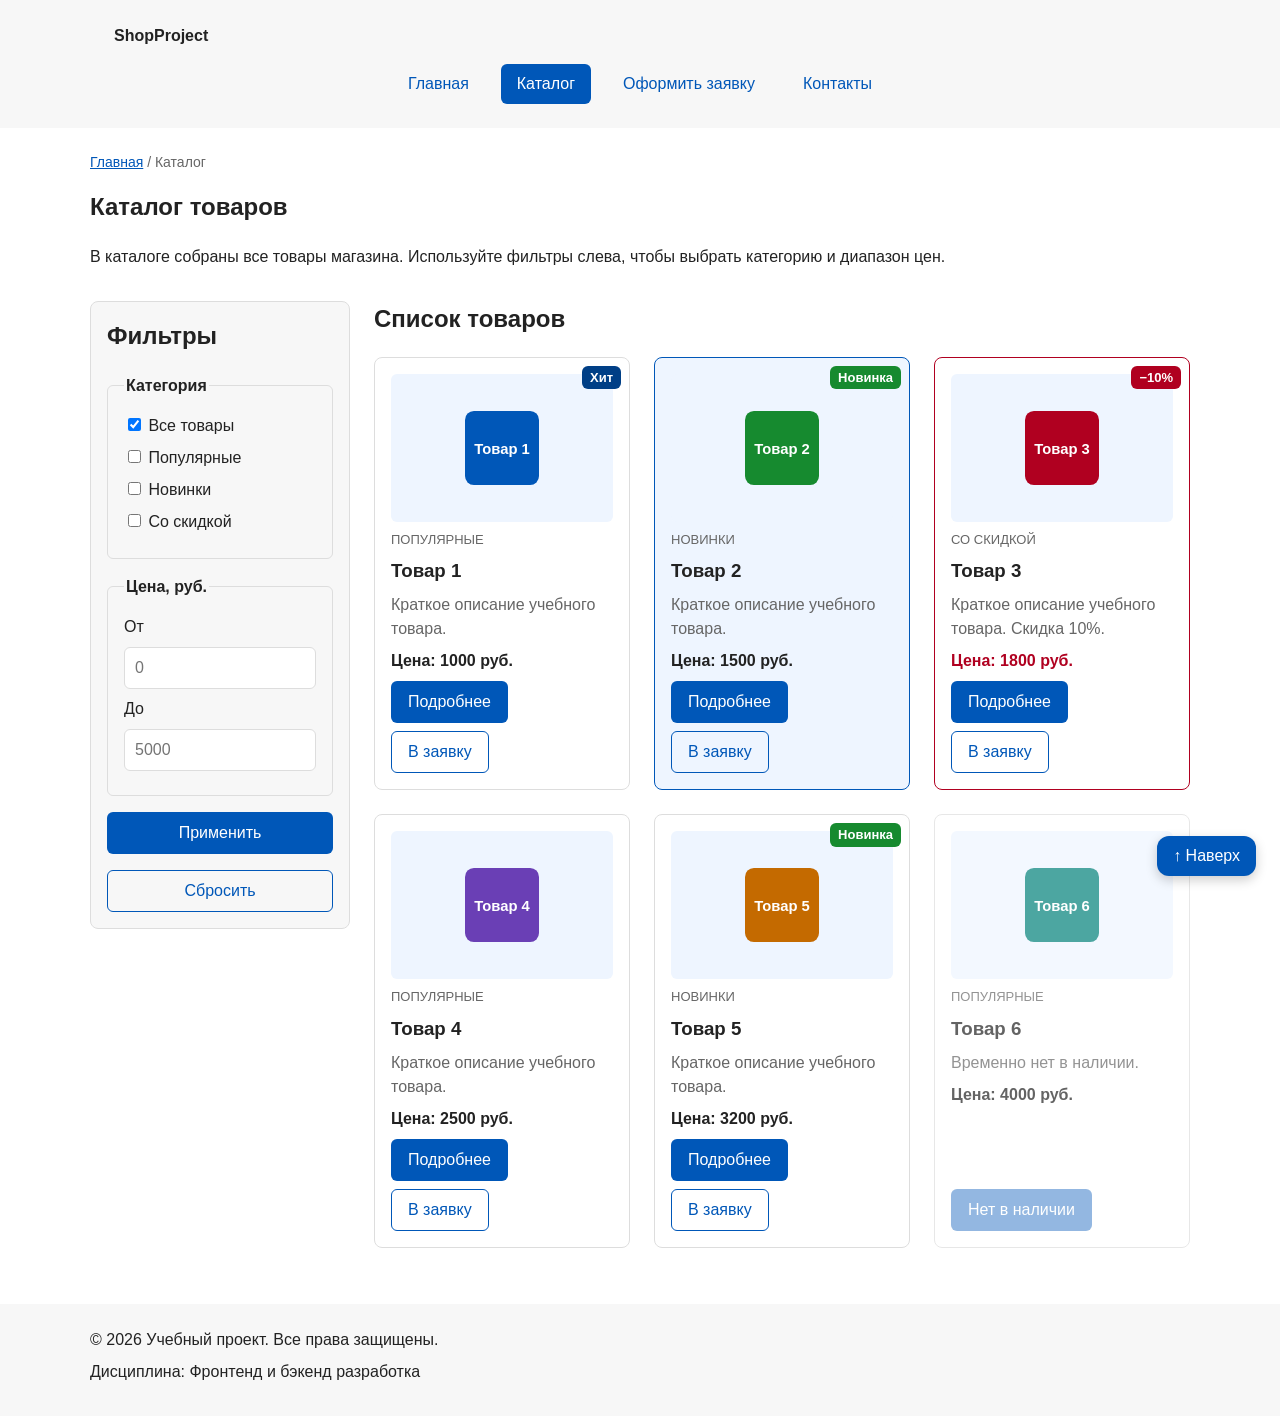
==== commit 55e8ff1d: "update" ====
--- a/catalog.html
+++ b/catalog.html
@@ -25,12 +25,6 @@
                 </li>
                 <li class="site-nav__item">
                     <a class="site-nav__link" href="contacts.html">Контакты</a>
-                </li>
-                <li class="site-nav__item">
-                    <a class="site-nav__link" href="index.html#advantages">Преимущества</a>
-                </li>
-                <li class="site-nav__item">
-                    <a class="site-nav__link" href="index.html#popular">Популярные товары</a>
                 </li>
             </ul>
         </nav>
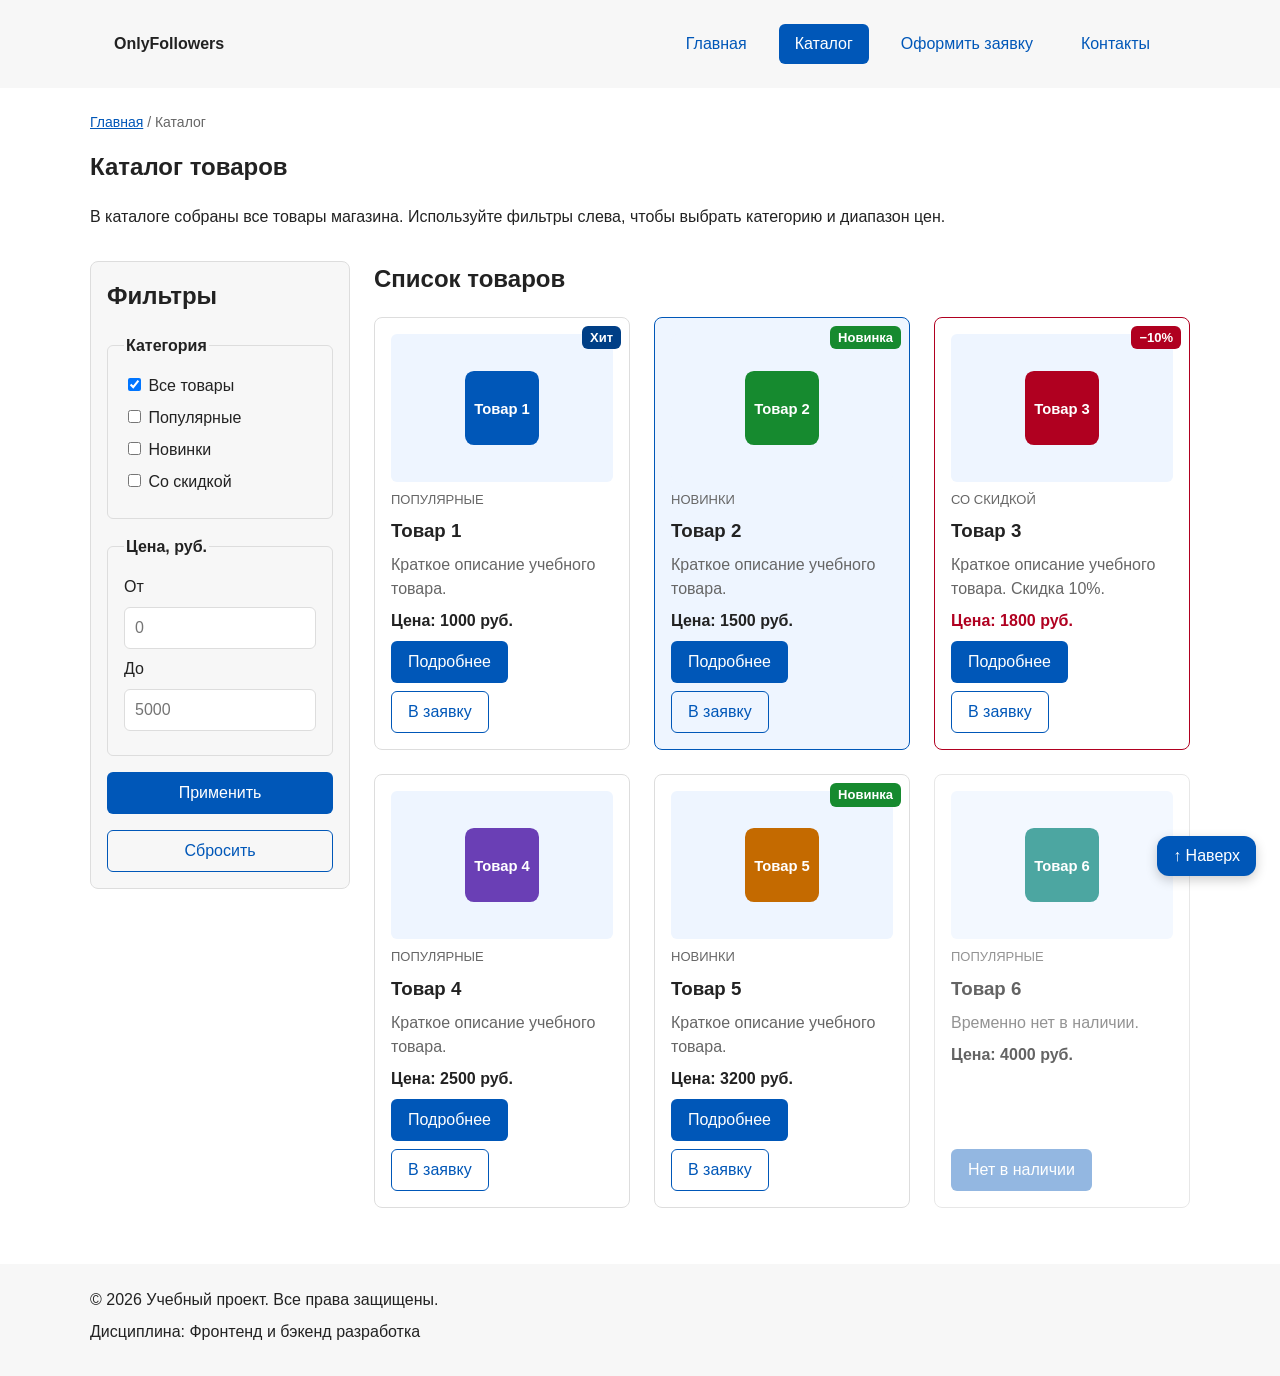
==== commit 21deb4b2: "update" ====
--- a/catalog.html
+++ b/catalog.html
@@ -3,14 +3,14 @@
 <head>
     <meta charset="UTF-8">
     <meta name="viewport" content="width=device-width, initial-scale=1.0">
-    <meta name="description" content="Каталог товаров учебного интернет-магазина с фильтрами по категориям и цене.">
+    <meta name="description" content="Учебный сайт :  Trip ro Japan ">
     <title>Каталог товаров — Учебный интернет-магазин</title>
     <link rel="stylesheet" href="css/style.css">
 </head>
 <body>
 <header class="site-header">
     <div class="site-header__inner">
-        <a class="site-header__logo" href="index.html">ShopProject</a>
+        <a class="site-header__logo" href="index.html">OnlyFollowers</a>
 
         <nav class="site-nav" aria-label="Основная навигация">
             <ul class="site-nav__list">
--- a/css/style.css
+++ b/css/style.css
@@ -213,7 +213,16 @@
     background-color: var(--color-surface);
 }
 
+/*
+  Логотип слева, меню справа, в одну строку и по центру по вертикали.
+  flex-wrap переносит меню под логотип, если строка не помещается.
+*/
 .site-header__inner {
+    display: flex;
+    flex-wrap: wrap;
+    justify-content: space-between;
+    align-items: center;
+    gap: var(--space-md);
     max-width: var(--container-width);
     margin: 0 auto;
     padding: var(--space-lg);
@@ -240,7 +249,7 @@
     align-items: center;
     gap: var(--space-md);
     padding: 0;
-    margin: var(--space-md) 0 0;
+    margin: 0;
     list-style: none;
 }
 
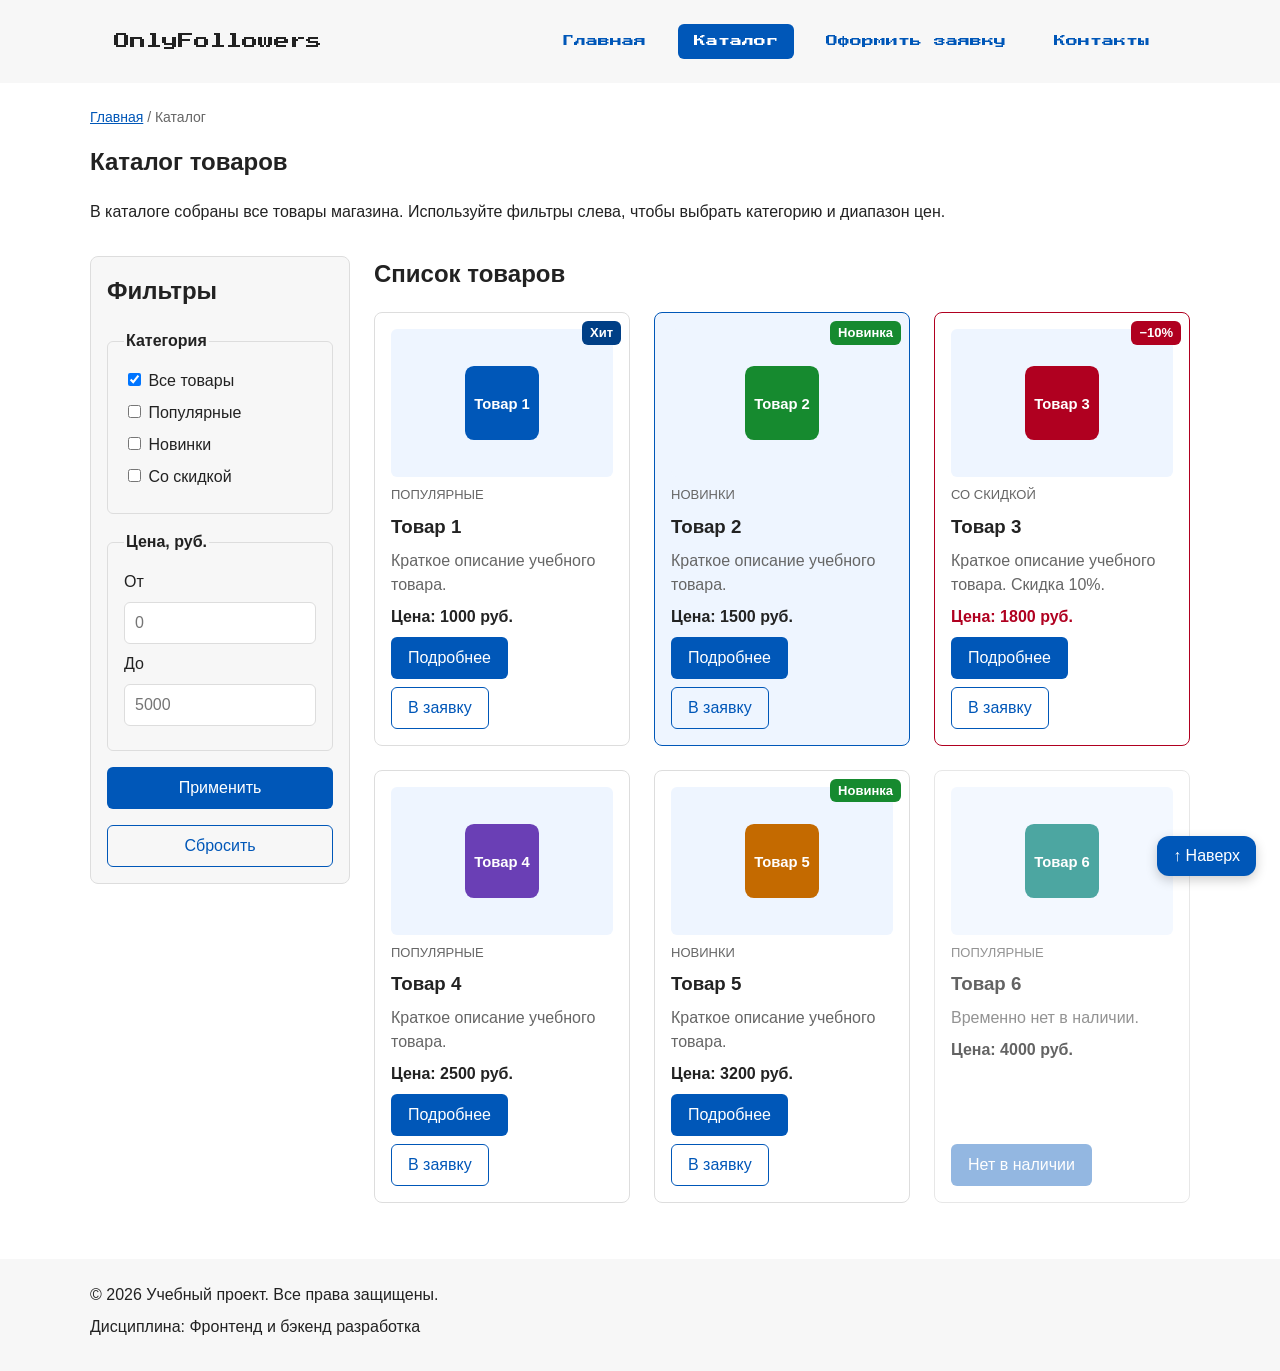
==== commit 4704a9af: "upgrade" ====
--- a/catalog.html
+++ b/catalog.html
@@ -5,6 +5,9 @@
     <meta name="viewport" content="width=device-width, initial-scale=1.0">
     <meta name="description" content="Учебный сайт :  Trip ro Japan ">
     <title>Каталог товаров — Учебный интернет-магазин</title>
+    <link rel="preconnect" href="https://fonts.googleapis.com">
+    <link rel="preconnect" href="https://fonts.gstatic.com" crossorigin>
+    <link rel="stylesheet" href="https://fonts.googleapis.com/css2?family=Press+Start+2P&display=swap">
     <link rel="stylesheet" href="css/style.css">
 </head>
 <body>
--- a/css/style.css
+++ b/css/style.css
@@ -31,6 +31,9 @@
 
     /* Размеры */
     --container-width: 1100px;
+
+    /* Шрифты. Пиксельный — для шапки, подключается с Google Fonts */
+    --font-pixel: "Press Start 2P", monospace;
 }
 
 /* ===============================
@@ -84,14 +87,6 @@
 a:focus-visible {
     outline: 2px solid var(--color-primary);
     outline-offset: 3px;
-}
-
-/*
-  Подсветка элемента, к которому выполнен переход по якорю.
-*/
-:target {
-    outline: 2px dashed var(--color-primary);
-    outline-offset: 4px;
 }
 
 /*
@@ -208,8 +203,13 @@
 
 /*
   Блок site-header: шапка сайта.
+  Пиксельный шрифт в стиле Minecraft. Он крупный и широкий,
+  поэтому размер текста в шапке уменьшен.
 */
 .site-header {
+    font-family: var(--font-pixel);
+    font-size: 12px;
+    line-height: 1.6;
     background-color: var(--color-surface);
 }
 
@@ -228,8 +228,12 @@
     padding: var(--space-lg);
 }
 
+/*
+  font-weight не задаём: у пиксельного шрифта нет жирного начертания,
+  браузер рисовал бы его искусственно и размыто.
+*/
 .site-header__logo {
-    font-weight: 700;
+    font-size: 16px;
     color: var(--color-text);
     text-decoration: none;
 }
@@ -687,43 +691,6 @@
 }
 
 /*
-  Блок faq: частые вопросы на элементах details/summary.
-*/
-.faq {
-    display: grid;
-    gap: var(--space-sm);
-}
-
-.faq__item {
-    border: 1px solid var(--color-border);
-    border-radius: var(--radius-md);
-}
-
-.faq__item[open] {
-    border-color: var(--color-primary);
-}
-
-.faq__question {
-    padding: var(--space-md);
-    font-weight: 700;
-    cursor: pointer;
-}
-
-.faq__question:hover {
-    color: var(--color-primary);
-}
-
-.faq__question:focus-visible {
-    outline: 2px solid var(--color-primary);
-    outline-offset: 3px;
-}
-
-.faq__answer {
-    margin: 0;
-    padding: 0 var(--space-md) var(--space-md);
-}
-
-/*
   Блок site-footer: подвал сайта.
 */
 .site-footer {
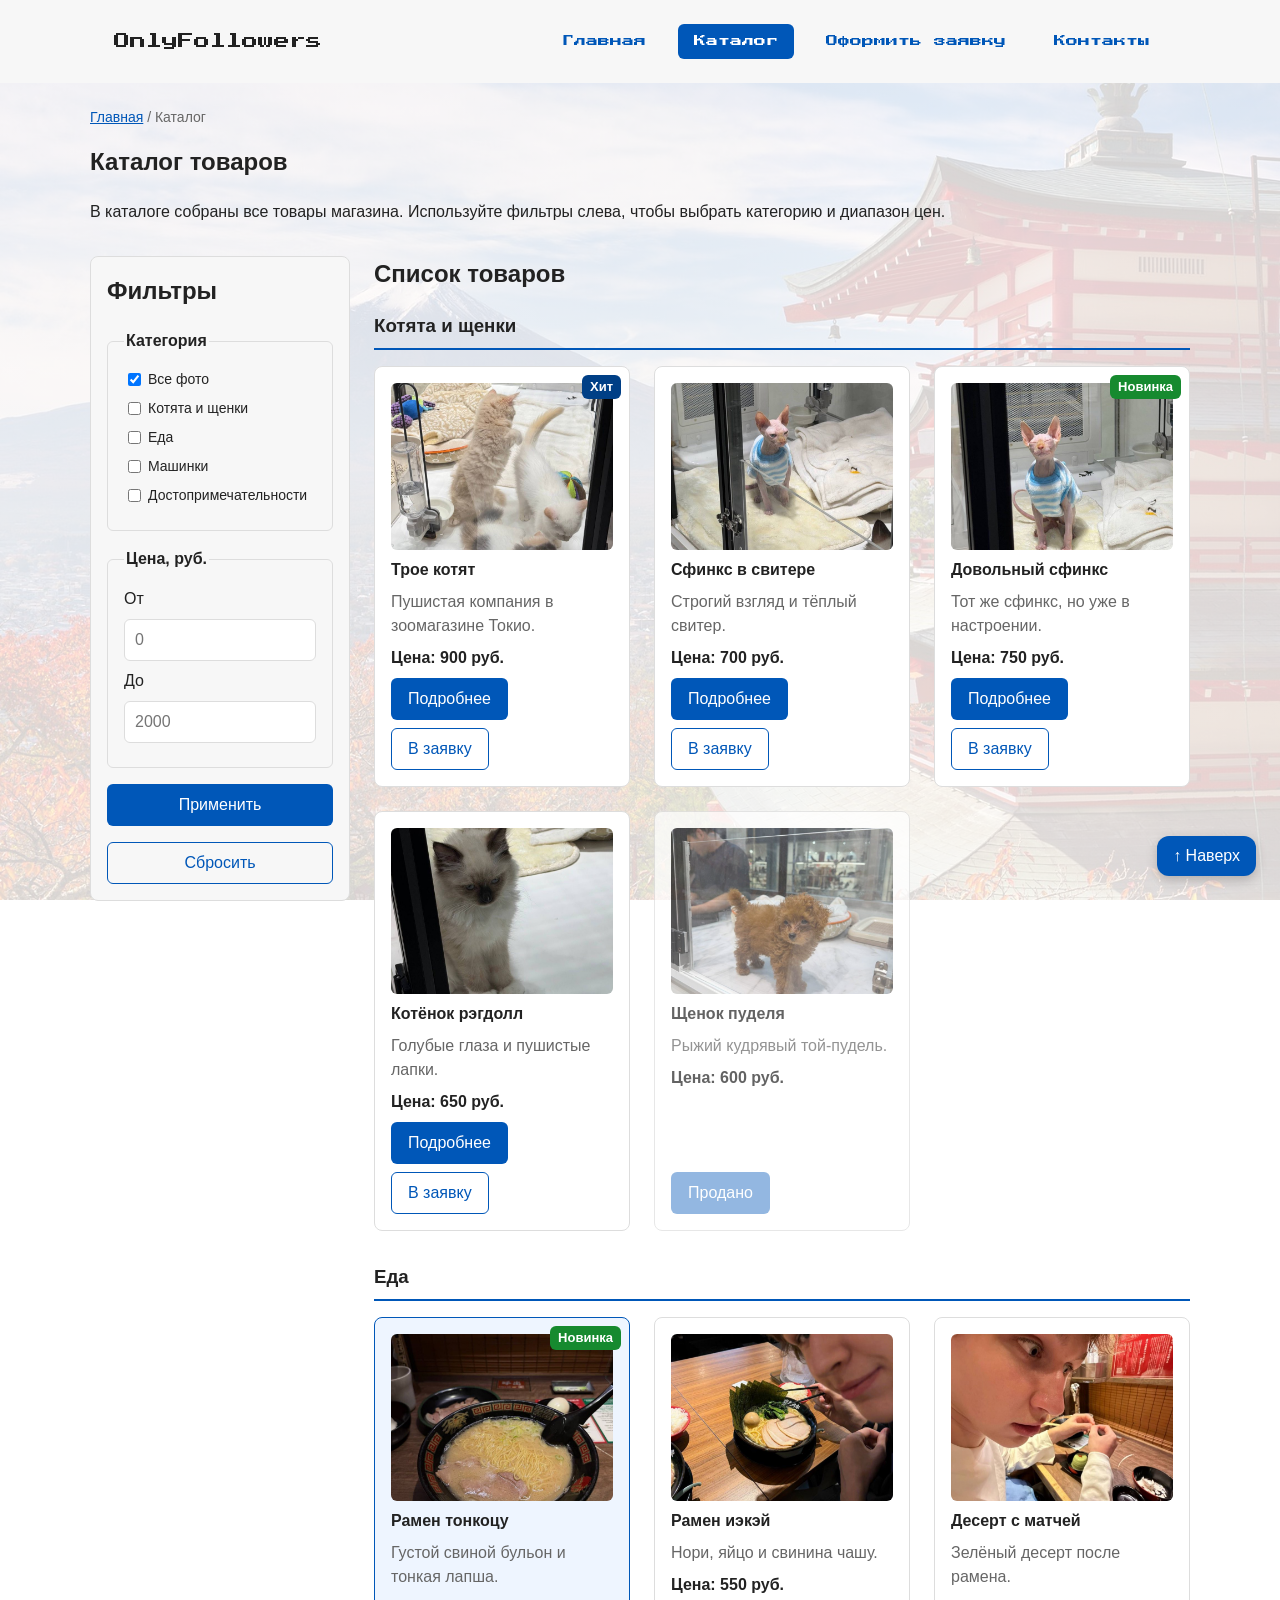
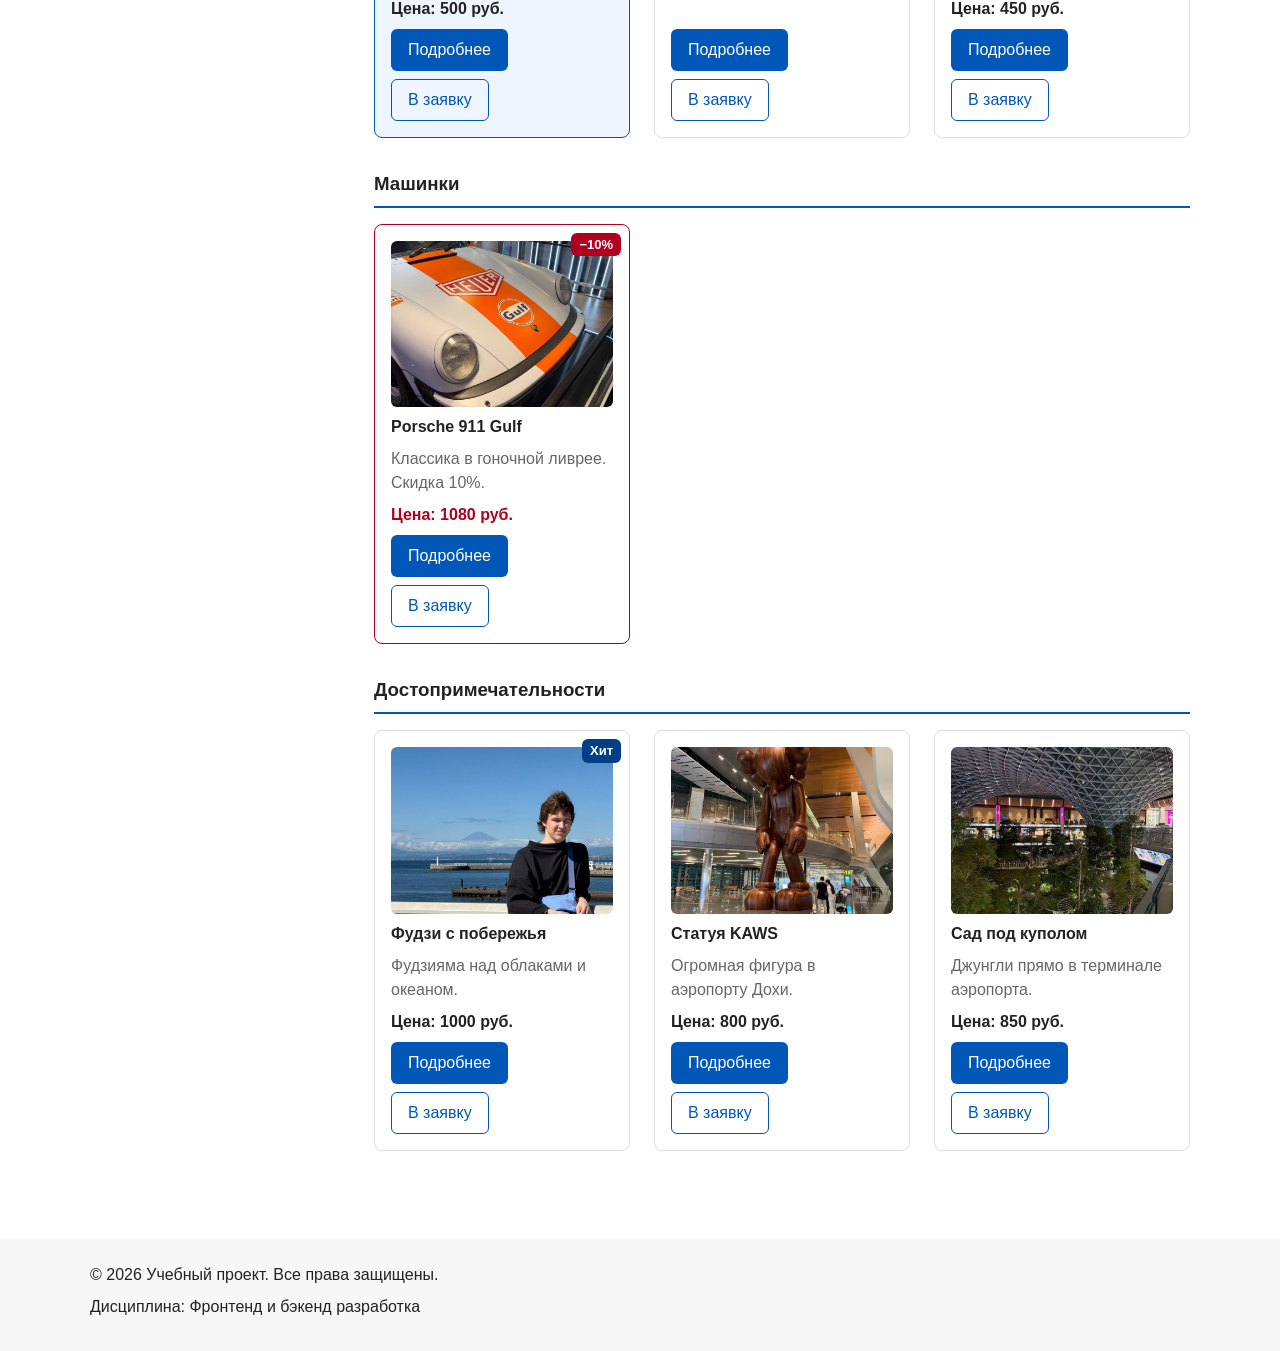
==== commit 19214e8c: "feat : Timoha Barinin, Artyom Kirbitow" ====
--- a/catalog.html
+++ b/catalog.html
@@ -58,22 +58,27 @@
 
                     <label class="filters-form__option">
                         <input type="checkbox" name="category" value="all" checked>
-                        Все товары
-                    </label>
-
-                    <label class="filters-form__option">
-                        <input type="checkbox" name="category" value="popular">
-                        Популярные
-                    </label>
-
-                    <label class="filters-form__option">
-                        <input type="checkbox" name="category" value="new">
-                        Новинки
-                    </label>
-
-                    <label class="filters-form__option">
-                        <input type="checkbox" name="category" value="sale">
-                        Со скидкой
+                        Все фото
+                    </label>
+
+                    <label class="filters-form__option">
+                        <input type="checkbox" name="category" value="pets">
+                        Котята и щенки
+                    </label>
+
+                    <label class="filters-form__option">
+                        <input type="checkbox" name="category" value="food">
+                        Еда
+                    </label>
+
+                    <label class="filters-form__option">
+                        <input type="checkbox" name="category" value="cars">
+                        Машинки
+                    </label>
+
+                    <label class="filters-form__option">
+                        <input type="checkbox" name="category" value="places">
+                        Достопримечательности
                     </label>
                 </fieldset>
 
@@ -84,7 +89,7 @@
                     <input class="filters-form__input" id="price-from" name="price-from" type="number" min="0" placeholder="0">
 
                     <label class="filters-form__label" for="price-to">До</label>
-                    <input class="filters-form__input" id="price-to" name="price-to" type="number" min="0" placeholder="5000">
+                    <input class="filters-form__input" id="price-to" name="price-to" type="number" min="0" placeholder="2000">
                 </fieldset>
 
                 <button class="button button--primary" type="submit">Применить</button>
@@ -95,82 +100,165 @@
         <section class="catalog-products">
             <h2 class="catalog-products__title">Список товаров</h2>
 
-            <div class="products-grid">
-                <article class="product-card">
-                    <span class="badge badge--hit product-card__badge">Хит</span>
-                    <img class="product-card__image" src="images/product-1.svg" alt="Товар 1" width="600" height="400">
-                    <p class="product-card__category">Популярные</p>
-                    <h3 class="product-card__title">Товар 1</h3>
-                    <p class="product-card__description">Краткое описание учебного товара.</p>
-                    <p class="product-card__price">Цена: 1000 руб.</p>
-                    <div class="product-card__actions">
-                        <a class="button button--primary" href="product.html">Подробнее</a>
-                        <a class="button button--secondary" href="order.html">В заявку</a>
-                    </div>
-                </article>
-
-                <article class="product-card product-card--featured">
-                    <span class="badge badge--new product-card__badge">Новинка</span>
-                    <img class="product-card__image" src="images/product-2.svg" alt="Товар 2" width="600" height="400">
-                    <p class="product-card__category">Новинки</p>
-                    <h3 class="product-card__title">Товар 2</h3>
-                    <p class="product-card__description">Краткое описание учебного товара.</p>
-                    <p class="product-card__price">Цена: 1500 руб.</p>
-                    <div class="product-card__actions">
-                        <a class="button button--primary" href="product.html">Подробнее</a>
-                        <a class="button button--secondary" href="order.html">В заявку</a>
-                    </div>
-                </article>
-
-                <article class="product-card product-card--discount">
-                    <span class="badge badge--sale product-card__badge">−10%</span>
-                    <img class="product-card__image" src="images/product-3.svg" alt="Товар 3" width="600" height="400">
-                    <p class="product-card__category">Со скидкой</p>
-                    <h3 class="product-card__title">Товар 3</h3>
-                    <p class="product-card__description">Краткое описание учебного товара. Скидка 10%.</p>
-                    <p class="product-card__price">Цена: 1800 руб.</p>
-                    <div class="product-card__actions">
-                        <a class="button button--primary" href="product.html">Подробнее</a>
-                        <a class="button button--secondary" href="order.html">В заявку</a>
-                    </div>
-                </article>
-
-                <article class="product-card">
-                    <img class="product-card__image" src="images/product-4.svg" alt="Товар 4" width="600" height="400">
-                    <p class="product-card__category">Популярные</p>
-                    <h3 class="product-card__title">Товар 4</h3>
-                    <p class="product-card__description">Краткое описание учебного товара.</p>
-                    <p class="product-card__price">Цена: 2500 руб.</p>
-                    <div class="product-card__actions">
-                        <a class="button button--primary" href="product.html">Подробнее</a>
-                        <a class="button button--secondary" href="order.html">В заявку</a>
-                    </div>
-                </article>
-
-                <article class="product-card">
-                    <span class="badge badge--new product-card__badge">Новинка</span>
-                    <img class="product-card__image" src="images/product-5.svg" alt="Товар 5" width="600" height="400">
-                    <p class="product-card__category">Новинки</p>
-                    <h3 class="product-card__title">Товар 5</h3>
-                    <p class="product-card__description">Краткое описание учебного товара.</p>
-                    <p class="product-card__price">Цена: 3200 руб.</p>
-                    <div class="product-card__actions">
-                        <a class="button button--primary" href="product.html">Подробнее</a>
-                        <a class="button button--secondary" href="order.html">В заявку</a>
-                    </div>
-                </article>
-
-                <article class="product-card product-card--unavailable">
-                    <img class="product-card__image" src="images/product-6.svg" alt="Товар 6" width="600" height="400">
-                    <p class="product-card__category">Популярные</p>
-                    <h3 class="product-card__title">Товар 6</h3>
-                    <p class="product-card__description">Временно нет в наличии.</p>
-                    <p class="product-card__price">Цена: 4000 руб.</p>
-                    <div class="product-card__actions">
-                        <button class="button button--primary" type="button" disabled>Нет в наличии</button>
-                    </div>
-                </article>
-            </div>
+            <section class="catalog-group" id="pets" aria-labelledby="pets-title">
+                <h3 class="catalog-group__title" id="pets-title">Котята и щенки</h3>
+
+                <div class="products-grid">
+                    <article class="product-card">
+                        <span class="badge badge--hit product-card__badge">Хит</span>
+                        <img class="product-card__image" src="images/kittens-trio.jpg" alt="Трое котят играют в вольере" width="800" height="1066" loading="lazy">
+                        <h4 class="product-card__title">Трое котят</h4>
+                        <p class="product-card__description">Пушистая компания в зоомагазине Токио.</p>
+                        <p class="product-card__price">Цена: 900 руб.</p>
+                        <div class="product-card__actions">
+                            <a class="button button--primary" href="product.html">Подробнее</a>
+                            <a class="button button--secondary" href="order.html">В заявку</a>
+                        </div>
+                    </article>
+
+                    <article class="product-card">
+                        <img class="product-card__image" src="images/cat-sphynx.jpg" alt="Сфинкс в полосатом свитере" width="800" height="1066" loading="lazy">
+                        <h4 class="product-card__title">Сфинкс в свитере</h4>
+                        <p class="product-card__description">Строгий взгляд и тёплый свитер.</p>
+                        <p class="product-card__price">Цена: 700 руб.</p>
+                        <div class="product-card__actions">
+                            <a class="button button--primary" href="product.html">Подробнее</a>
+                            <a class="button button--secondary" href="order.html">В заявку</a>
+                        </div>
+                    </article>
+
+                    <article class="product-card">
+                        <span class="badge badge--new product-card__badge">Новинка</span>
+                        <img class="product-card__image" src="images/cat-sphynx-smile.jpg" alt="Сфинкс зажмурился от удовольствия" width="800" height="1066" loading="lazy">
+                        <h4 class="product-card__title">Довольный сфинкс</h4>
+                        <p class="product-card__description">Тот же сфинкс, но уже в настроении.</p>
+                        <p class="product-card__price">Цена: 750 руб.</p>
+                        <div class="product-card__actions">
+                            <a class="button button--primary" href="product.html">Подробнее</a>
+                            <a class="button button--secondary" href="order.html">В заявку</a>
+                        </div>
+                    </article>
+
+                    <article class="product-card">
+                        <img class="product-card__image" src="images/kitten-ragdoll.jpg" alt="Котёнок рэгдолл с голубыми глазами" width="800" height="1066" loading="lazy">
+                        <h4 class="product-card__title">Котёнок рэгдолл</h4>
+                        <p class="product-card__description">Голубые глаза и пушистые лапки.</p>
+                        <p class="product-card__price">Цена: 650 руб.</p>
+                        <div class="product-card__actions">
+                            <a class="button button--primary" href="product.html">Подробнее</a>
+                            <a class="button button--secondary" href="order.html">В заявку</a>
+                        </div>
+                    </article>
+
+                    <article class="product-card product-card--unavailable">
+                        <img class="product-card__image" src="images/puppy-poodle.jpg" alt="Рыжий щенок той-пуделя" width="800" height="1066" loading="lazy">
+                        <h4 class="product-card__title">Щенок пуделя</h4>
+                        <p class="product-card__description">Рыжий кудрявый той-пудель.</p>
+                        <p class="product-card__price">Цена: 600 руб.</p>
+                        <div class="product-card__actions">
+                            <button class="button button--primary" type="button" disabled>Продано</button>
+                        </div>
+                    </article>
+                </div>
+            </section>
+
+            <section class="catalog-group" id="food" aria-labelledby="food-title">
+                <h3 class="catalog-group__title" id="food-title">Еда</h3>
+
+                <div class="products-grid">
+                    <article class="product-card product-card--featured">
+                        <span class="badge badge--new product-card__badge">Новинка</span>
+                        <img class="product-card__image" src="images/ramen-tonkotsu.jpg" alt="Миска рамена тонкоцу" width="800" height="1066" loading="lazy">
+                        <h4 class="product-card__title">Рамен тонкоцу</h4>
+                        <p class="product-card__description">Густой свиной бульон и тонкая лапша.</p>
+                        <p class="product-card__price">Цена: 500 руб.</p>
+                        <div class="product-card__actions">
+                            <a class="button button--primary" href="product.html">Подробнее</a>
+                            <a class="button button--secondary" href="order.html">В заявку</a>
+                        </div>
+                    </article>
+
+                    <article class="product-card">
+                        <img class="product-card__image" src="images/ramen-iekei.jpg" alt="Рамен иэкэй с нори, яйцом и чашу" width="800" height="1066" loading="lazy">
+                        <h4 class="product-card__title">Рамен иэкэй</h4>
+                        <p class="product-card__description">Нори, яйцо и свинина чашу.</p>
+                        <p class="product-card__price">Цена: 550 руб.</p>
+                        <div class="product-card__actions">
+                            <a class="button button--primary" href="product.html">Подробнее</a>
+                            <a class="button button--secondary" href="order.html">В заявку</a>
+                        </div>
+                    </article>
+
+                    <article class="product-card">
+                        <img class="product-card__image" src="images/dessert-matcha.jpg" alt="Десерт с матчей в раменной" width="800" height="1066" loading="lazy">
+                        <h4 class="product-card__title">Десерт с матчей</h4>
+                        <p class="product-card__description">Зелёный десерт после рамена.</p>
+                        <p class="product-card__price">Цена: 450 руб.</p>
+                        <div class="product-card__actions">
+                            <a class="button button--primary" href="product.html">Подробнее</a>
+                            <a class="button button--secondary" href="order.html">В заявку</a>
+                        </div>
+                    </article>
+                </div>
+            </section>
+
+            <section class="catalog-group" id="cars" aria-labelledby="cars-title">
+                <h3 class="catalog-group__title" id="cars-title">Машинки</h3>
+
+                <div class="products-grid">
+                    <article class="product-card product-card--discount">
+                        <span class="badge badge--sale product-card__badge">−10%</span>
+                        <img class="product-card__image" src="images/porsche-911.jpg" alt="Porsche 911 в ливрее Gulf и Heuer" width="800" height="1066" loading="lazy">
+                        <h4 class="product-card__title">Porsche 911 Gulf</h4>
+                        <p class="product-card__description">Классика в гоночной ливрее. Скидка 10%.</p>
+                        <p class="product-card__price">Цена: 1080 руб.</p>
+                        <div class="product-card__actions">
+                            <a class="button button--primary" href="product.html">Подробнее</a>
+                            <a class="button button--secondary" href="order.html">В заявку</a>
+                        </div>
+                    </article>
+                </div>
+            </section>
+
+            <section class="catalog-group" id="places" aria-labelledby="places-title">
+                <h3 class="catalog-group__title" id="places-title">Достопримечательности</h3>
+
+                <div class="products-grid">
+                    <article class="product-card">
+                        <span class="badge badge--hit product-card__badge">Хит</span>
+                        <img class="product-card__image" src="images/fuji-coast.jpg" alt="Вид на гору Фудзи с побережья" width="800" height="1066" loading="lazy">
+                        <h4 class="product-card__title">Фудзи с побережья</h4>
+                        <p class="product-card__description">Фудзияма над облаками и океаном.</p>
+                        <p class="product-card__price">Цена: 1000 руб.</p>
+                        <div class="product-card__actions">
+                            <a class="button button--primary" href="product.html">Подробнее</a>
+                            <a class="button button--secondary" href="order.html">В заявку</a>
+                        </div>
+                    </article>
+
+                    <article class="product-card">
+                        <img class="product-card__image" src="images/kaws-doha.jpg" alt="Деревянная статуя KAWS в аэропорту Дохи" width="800" height="1066" loading="lazy">
+                        <h4 class="product-card__title">Статуя KAWS</h4>
+                        <p class="product-card__description">Огромная фигура в аэропорту Дохи.</p>
+                        <p class="product-card__price">Цена: 800 руб.</p>
+                        <div class="product-card__actions">
+                            <a class="button button--primary" href="product.html">Подробнее</a>
+                            <a class="button button--secondary" href="order.html">В заявку</a>
+                        </div>
+                    </article>
+
+                    <article class="product-card">
+                        <img class="product-card__image" src="images/garden-doha.jpg" alt="Тропический сад под куполом аэропорта Дохи" width="800" height="1066" loading="lazy">
+                        <h4 class="product-card__title">Сад под куполом</h4>
+                        <p class="product-card__description">Джунгли прямо в терминале аэропорта.</p>
+                        <p class="product-card__price">Цена: 850 руб.</p>
+                        <div class="product-card__actions">
+                            <a class="button button--primary" href="product.html">Подробнее</a>
+                            <a class="button button--secondary" href="order.html">В заявку</a>
+                        </div>
+                    </article>
+                </div>
+            </section>
         </section>
     </section>
 </main>
--- a/css/style.css
+++ b/css/style.css
@@ -57,6 +57,11 @@
 /*
   Убираем стандартный внешний отступ браузера у body
   и берём цвета страницы из переменных.
+
+  Фон — фото Фудзиямы (Wikimedia Commons, CC0).
+  Поверх фото полупрозрачный белый градиент, чтобы текст оставался читаемым.
+  background-attachment: fixed — фото стоит на месте, страница прокручивается поверх.
+  background-color — запасной цвет, пока фото не загрузилось.
 */
 body {
     margin: 0;
@@ -64,6 +69,12 @@
     line-height: 1.5;
     color: var(--color-text);
     background-color: var(--color-bg);
+    background-image:
+        linear-gradient(rgba(255, 255, 255, 0.82), rgba(255, 255, 255, 0.82)),
+        url("../images/fuji-bg.jpg");
+    background-position: center;
+    background-size: cover;
+    background-attachment: fixed;
 }
 
 /* ===============================
@@ -462,10 +473,17 @@
     z-index: 1;
 }
 
+/*
+  Фото вертикальные, поэтому в карточке показываем их в рамке 4:3:
+  object-fit: cover заполняет рамку целиком и обрезает лишнее по краям,
+  без искажения пропорций. Так все карточки одной высоты.
+*/
 .product-card__image {
     display: block;
     width: 100%;
     height: auto;
+    aspect-ratio: 4 / 3;
+    object-fit: cover;
     border-radius: var(--radius-sm);
 }
 
@@ -546,6 +564,19 @@
 }
 
 /*
+  Блок catalog-group: группа товаров одной категории в каталоге.
+*/
+.catalog-group {
+    margin-bottom: var(--space-xl);
+}
+
+.catalog-group__title {
+    margin: 0 0 var(--space-md);
+    padding-bottom: var(--space-sm);
+    border-bottom: 2px solid var(--color-primary);
+}
+
+/*
   Блок filters-form: группы полей друг под другом с отступом gap.
 */
 .filters-form {
@@ -568,6 +599,17 @@
 .filters-form__label {
     display: block;
     margin-bottom: var(--space-sm);
+}
+
+/*
+  Чекбокс и подпись в одну строку. Длинное «Достопримечательности»
+  иначе не помещалось и уезжало под чекбокс.
+*/
+.filters-form__option {
+    display: flex;
+    align-items: center;
+    gap: var(--space-xs);
+    font-size: 14px;
 }
 
 .filters-form__input {
@@ -601,10 +643,16 @@
     left: var(--space-md);
 }
 
+/*
+  На странице товара фото вертикальное и крупное.
+  max-height не даёт ему растянуться выше экрана.
+*/
 .product__image {
     display: block;
     width: 100%;
     height: auto;
+    max-height: 80vh;
+    object-fit: cover;
     border-radius: var(--radius-lg);
 }
 
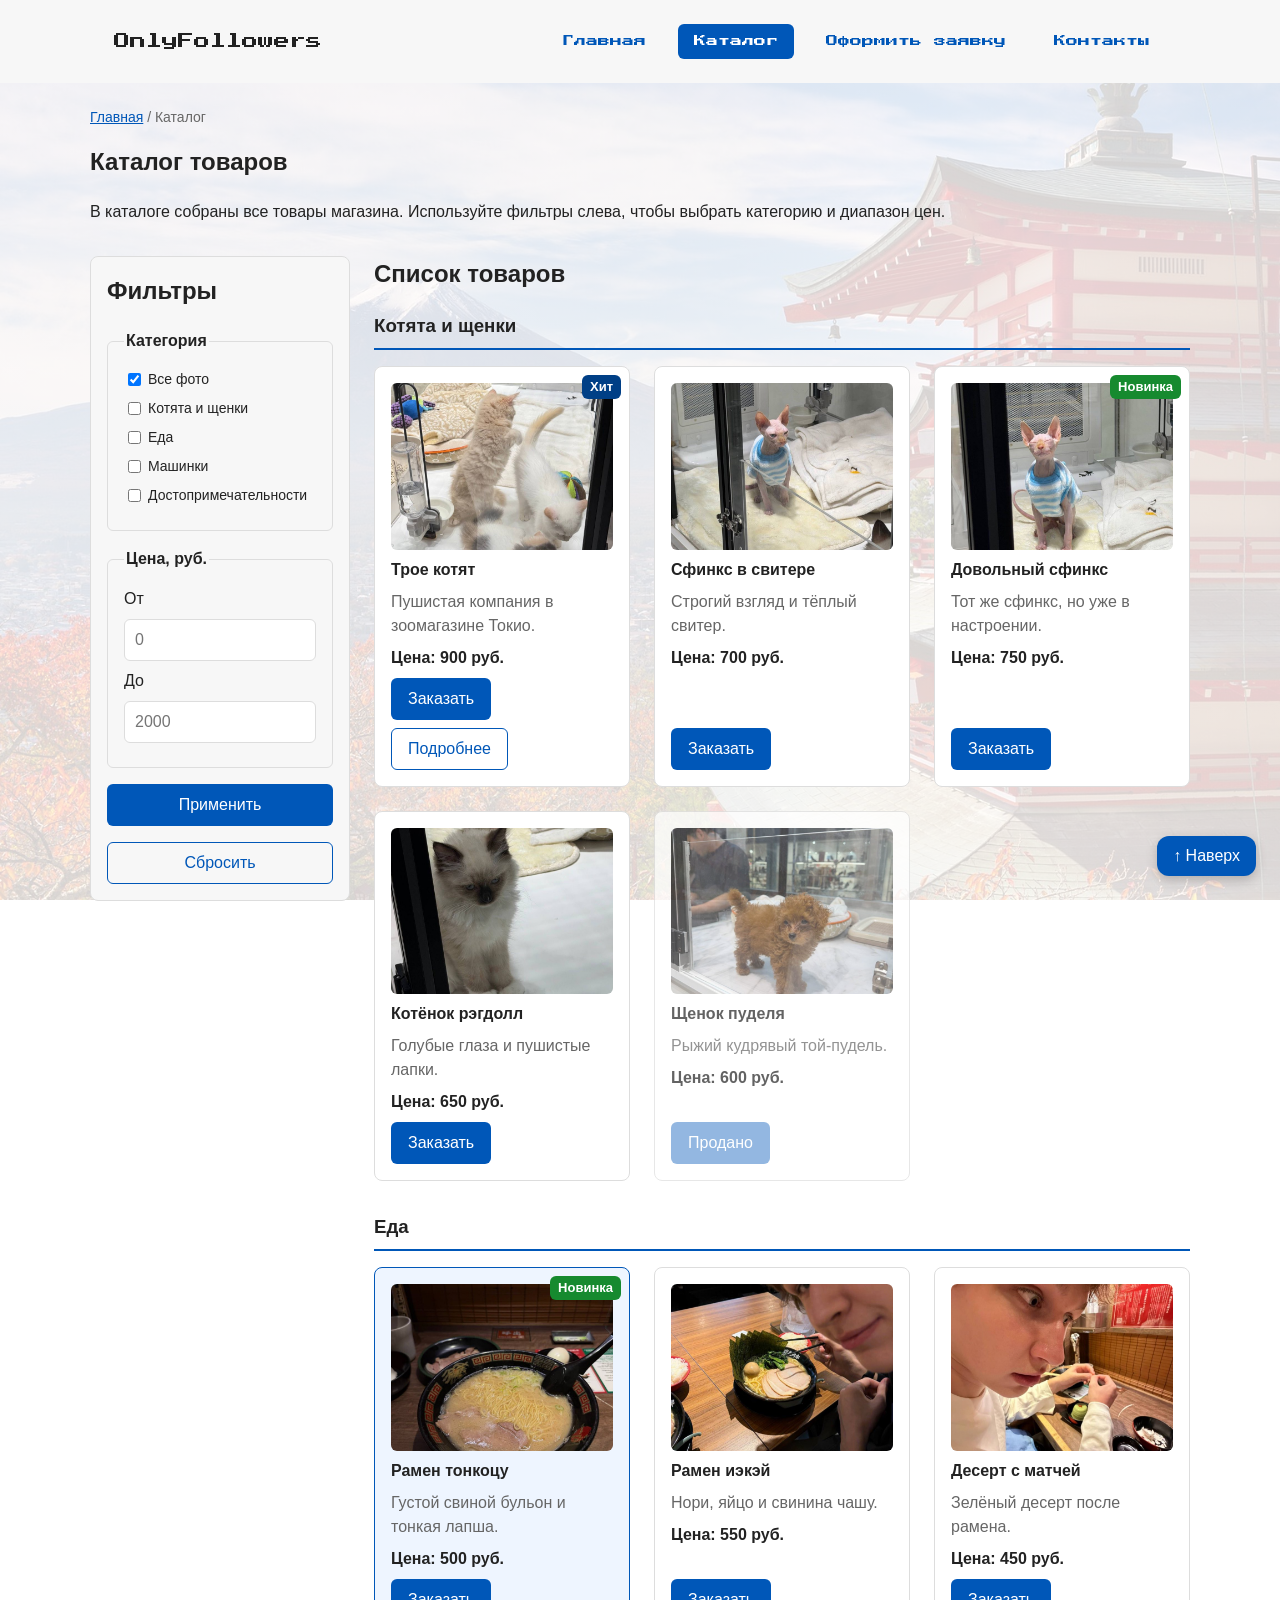
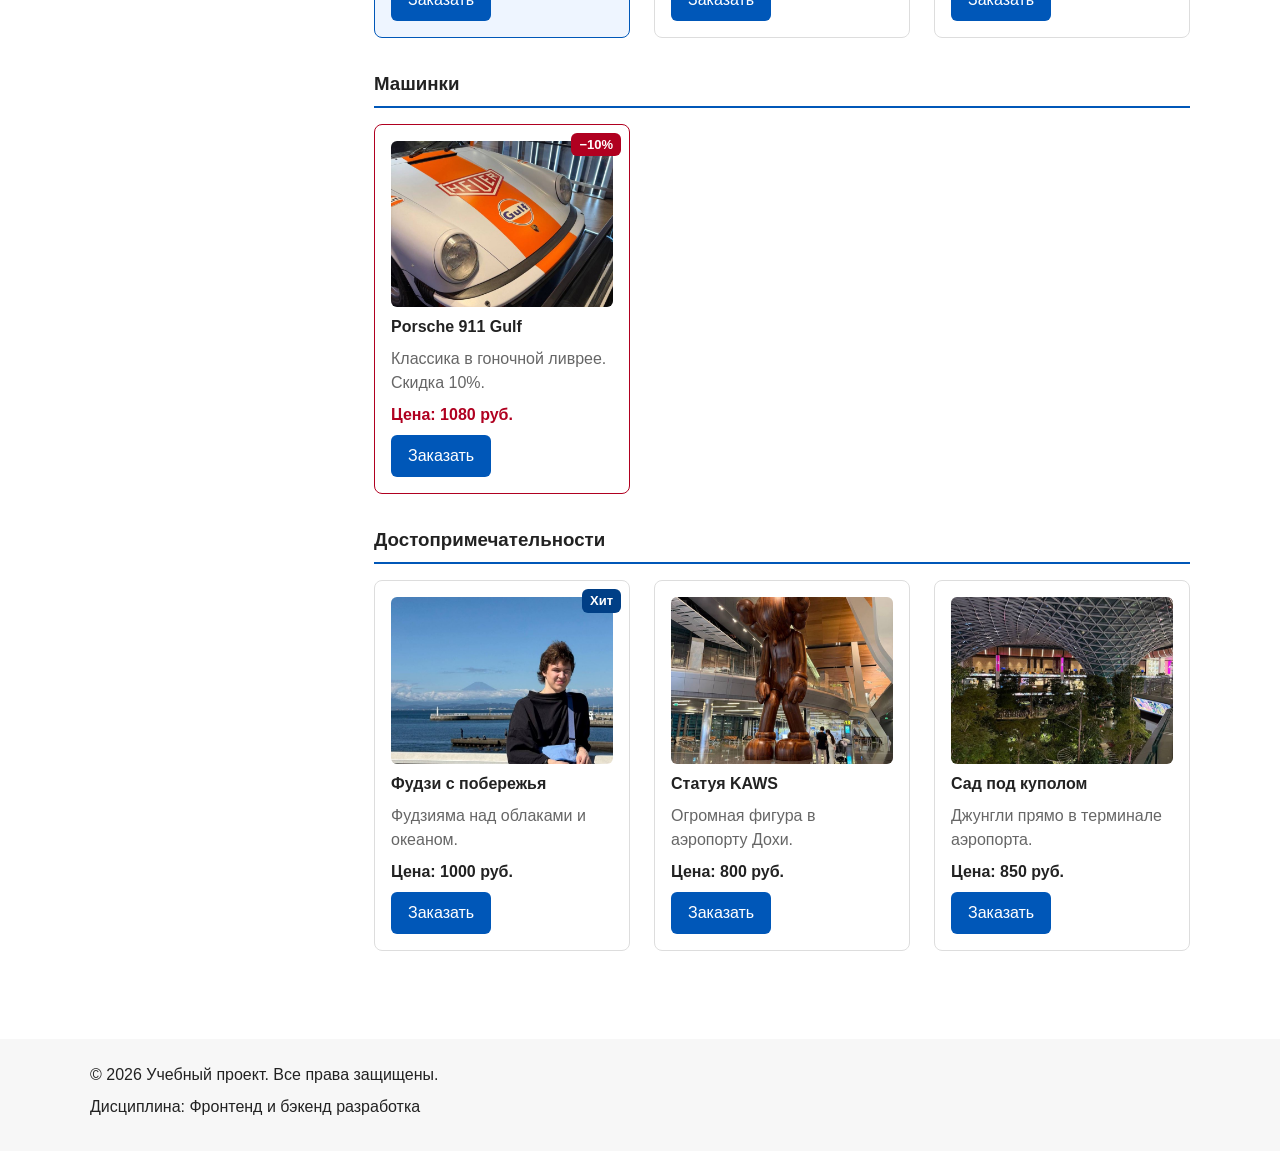
==== commit db22884a: "feat : Timoha Barinin, Artyom Kirbitow" ====
--- a/catalog.html
+++ b/catalog.html
@@ -9,6 +9,7 @@
     <link rel="preconnect" href="https://fonts.gstatic.com" crossorigin>
     <link rel="stylesheet" href="https://fonts.googleapis.com/css2?family=Press+Start+2P&display=swap">
     <link rel="stylesheet" href="css/style.css">
+    <script src="js/main.js" defer></script>
 </head>
 <body>
 <header class="site-header">
@@ -111,8 +112,10 @@
                         <p class="product-card__description">Пушистая компания в зоомагазине Токио.</p>
                         <p class="product-card__price">Цена: 900 руб.</p>
                         <div class="product-card__actions">
-                            <a class="button button--primary" href="product.html">Подробнее</a>
-                            <a class="button button--secondary" href="order.html">В заявку</a>
+                            <button class="button button--primary product-card__button" type="button" data-product="Трое котят">
+                                Заказать
+                            </button>
+                            <a class="button button--secondary" href="product.html">Подробнее</a>
                         </div>
                     </article>
 
@@ -122,8 +125,9 @@
                         <p class="product-card__description">Строгий взгляд и тёплый свитер.</p>
                         <p class="product-card__price">Цена: 700 руб.</p>
                         <div class="product-card__actions">
-                            <a class="button button--primary" href="product.html">Подробнее</a>
-                            <a class="button button--secondary" href="order.html">В заявку</a>
+                            <button class="button button--primary product-card__button" type="button" data-product="Сфинкс в свитере">
+                                Заказать
+                            </button>
                         </div>
                     </article>
 
@@ -134,8 +138,9 @@
                         <p class="product-card__description">Тот же сфинкс, но уже в настроении.</p>
                         <p class="product-card__price">Цена: 750 руб.</p>
                         <div class="product-card__actions">
-                            <a class="button button--primary" href="product.html">Подробнее</a>
-                            <a class="button button--secondary" href="order.html">В заявку</a>
+                            <button class="button button--primary product-card__button" type="button" data-product="Довольный сфинкс">
+                                Заказать
+                            </button>
                         </div>
                     </article>
 
@@ -145,8 +150,9 @@
                         <p class="product-card__description">Голубые глаза и пушистые лапки.</p>
                         <p class="product-card__price">Цена: 650 руб.</p>
                         <div class="product-card__actions">
-                            <a class="button button--primary" href="product.html">Подробнее</a>
-                            <a class="button button--secondary" href="order.html">В заявку</a>
+                            <button class="button button--primary product-card__button" type="button" data-product="Котёнок рэгдолл">
+                                Заказать
+                            </button>
                         </div>
                     </article>
 
@@ -173,8 +179,9 @@
                         <p class="product-card__description">Густой свиной бульон и тонкая лапша.</p>
                         <p class="product-card__price">Цена: 500 руб.</p>
                         <div class="product-card__actions">
-                            <a class="button button--primary" href="product.html">Подробнее</a>
-                            <a class="button button--secondary" href="order.html">В заявку</a>
+                            <button class="button button--primary product-card__button" type="button" data-product="Рамен тонкоцу">
+                                Заказать
+                            </button>
                         </div>
                     </article>
 
@@ -184,8 +191,9 @@
                         <p class="product-card__description">Нори, яйцо и свинина чашу.</p>
                         <p class="product-card__price">Цена: 550 руб.</p>
                         <div class="product-card__actions">
-                            <a class="button button--primary" href="product.html">Подробнее</a>
-                            <a class="button button--secondary" href="order.html">В заявку</a>
+                            <button class="button button--primary product-card__button" type="button" data-product="Рамен иэкэй">
+                                Заказать
+                            </button>
                         </div>
                     </article>
 
@@ -195,8 +203,9 @@
                         <p class="product-card__description">Зелёный десерт после рамена.</p>
                         <p class="product-card__price">Цена: 450 руб.</p>
                         <div class="product-card__actions">
-                            <a class="button button--primary" href="product.html">Подробнее</a>
-                            <a class="button button--secondary" href="order.html">В заявку</a>
+                            <button class="button button--primary product-card__button" type="button" data-product="Десерт с матчей">
+                                Заказать
+                            </button>
                         </div>
                     </article>
                 </div>
@@ -213,8 +222,9 @@
                         <p class="product-card__description">Классика в гоночной ливрее. Скидка 10%.</p>
                         <p class="product-card__price">Цена: 1080 руб.</p>
                         <div class="product-card__actions">
-                            <a class="button button--primary" href="product.html">Подробнее</a>
-                            <a class="button button--secondary" href="order.html">В заявку</a>
+                            <button class="button button--primary product-card__button" type="button" data-product="Porsche 911 Gulf">
+                                Заказать
+                            </button>
                         </div>
                     </article>
                 </div>
@@ -231,8 +241,9 @@
                         <p class="product-card__description">Фудзияма над облаками и океаном.</p>
                         <p class="product-card__price">Цена: 1000 руб.</p>
                         <div class="product-card__actions">
-                            <a class="button button--primary" href="product.html">Подробнее</a>
-                            <a class="button button--secondary" href="order.html">В заявку</a>
+                            <button class="button button--primary product-card__button" type="button" data-product="Фудзи с побережья">
+                                Заказать
+                            </button>
                         </div>
                     </article>
 
@@ -242,8 +253,9 @@
                         <p class="product-card__description">Огромная фигура в аэропорту Дохи.</p>
                         <p class="product-card__price">Цена: 800 руб.</p>
                         <div class="product-card__actions">
-                            <a class="button button--primary" href="product.html">Подробнее</a>
-                            <a class="button button--secondary" href="order.html">В заявку</a>
+                            <button class="button button--primary product-card__button" type="button" data-product="Статуя KAWS">
+                                Заказать
+                            </button>
                         </div>
                     </article>
 
@@ -253,8 +265,9 @@
                         <p class="product-card__description">Джунгли прямо в терминале аэропорта.</p>
                         <p class="product-card__price">Цена: 850 руб.</p>
                         <div class="product-card__actions">
-                            <a class="button button--primary" href="product.html">Подробнее</a>
-                            <a class="button button--secondary" href="order.html">В заявку</a>
+                            <button class="button button--primary product-card__button" type="button" data-product="Сад под куполом">
+                                Заказать
+                            </button>
                         </div>
                     </article>
                 </div>
@@ -269,5 +282,110 @@
 </footer>
 
 <a class="to-top" href="#" aria-label="Вернуться наверх страницы">↑ Наверх</a>
+
+<dialog class="order-dialog" id="order-dialog" aria-labelledby="order-dialog-title">
+    <h2 class="order-dialog__title" id="order-dialog-title">Оформление заявки</h2>
+    <p class="order-dialog__product" id="order-dialog-product"></p>
+
+    <form class="order-form" id="order-form" action="#" method="post" novalidate>
+        <input id="selected-product" name="selected-product" type="hidden">
+
+        <div class="order-form__field">
+            <label class="order-form__label" for="order-name">Имя</label>
+            <input
+                class="order-form__input"
+                id="order-name"
+                name="name"
+                type="text"
+                placeholder="Введите ваше имя"
+                minlength="2"
+                autocomplete="given-name"
+                required
+            >
+        </div>
+
+        <div class="order-form__field">
+            <label class="order-form__label" for="order-email">E-mail</label>
+            <input
+                class="order-form__input"
+                id="order-email"
+                name="email"
+                type="email"
+                placeholder="example@mail.ru"
+                autocomplete="email"
+                required
+            >
+        </div>
+
+        <div class="order-form__field">
+            <label class="order-form__label" for="order-phone">Телефон</label>
+            <input
+                class="order-form__input"
+                id="order-phone"
+                name="phone"
+                type="tel"
+                inputmode="tel"
+                placeholder="+7 (900) 000-00-00"
+                pattern="^\+7 \(\d{3}\) \d{3}-\d{2}-\d{2}$"
+                aria-describedby="order-phone-hint"
+                required
+            >
+            <small class="order-form__hint" id="order-phone-hint">Формат: +7 (900) 000-00-00</small>
+        </div>
+
+        <div class="order-form__field">
+            <label class="order-form__label" for="order-date">Дата связи</label>
+            <input
+                class="order-form__input"
+                id="order-date"
+                name="date"
+                type="date"
+            >
+        </div>
+
+        <div class="order-form__field">
+            <label class="order-form__label" for="order-topic">Тема заявки</label>
+            <select class="order-form__select" id="order-topic" name="topic" required>
+                <option value="">Выберите тему</option>
+                <option value="product">Заказ товара</option>
+                <option value="consultation">Консультация</option>
+                <option value="delivery">Доставка</option>
+            </select>
+        </div>
+
+        <div class="order-form__field">
+            <label class="order-form__label" for="order-comment">Комментарий</label>
+            <textarea
+                class="order-form__textarea"
+                id="order-comment"
+                name="comment"
+                rows="4"
+                placeholder="Укажите дополнительную информацию"
+            ></textarea>
+        </div>
+
+        <div class="order-form__field order-form__field--checkbox">
+            <label class="order-form__label">
+                <input
+                    class="order-form__checkbox"
+                    id="order-agreement"
+                    name="agreement"
+                    type="checkbox"
+                    required
+                >
+                Я согласен на обработку данных
+            </label>
+        </div>
+
+        <div class="order-form__actions">
+            <button class="button button--secondary" type="button" id="close-order-dialog">Закрыть</button>
+            <button class="button button--primary" type="submit">Отправить заявку</button>
+        </div>
+    </form>
+</dialog>
+
+<p class="success-message" id="success-message" role="status" hidden>
+    Форма успешно отправлена!
+</p>
 </body>
 </html>
--- a/css/style.css
+++ b/css/style.css
@@ -778,6 +778,16 @@
 }
 
 /*
+  Название выбранного товара под заголовком окна.
+  Текст подставляет js/main.js при нажатии «Заказать».
+*/
+.order-dialog__product {
+    margin: 0 0 var(--space-md);
+    font-weight: 700;
+    color: var(--color-primary);
+}
+
+/*
   Блок order-form: форма заявки.
   Модификатор --page — форма прямо на странице order.html, а не в модальном окне.
 */
